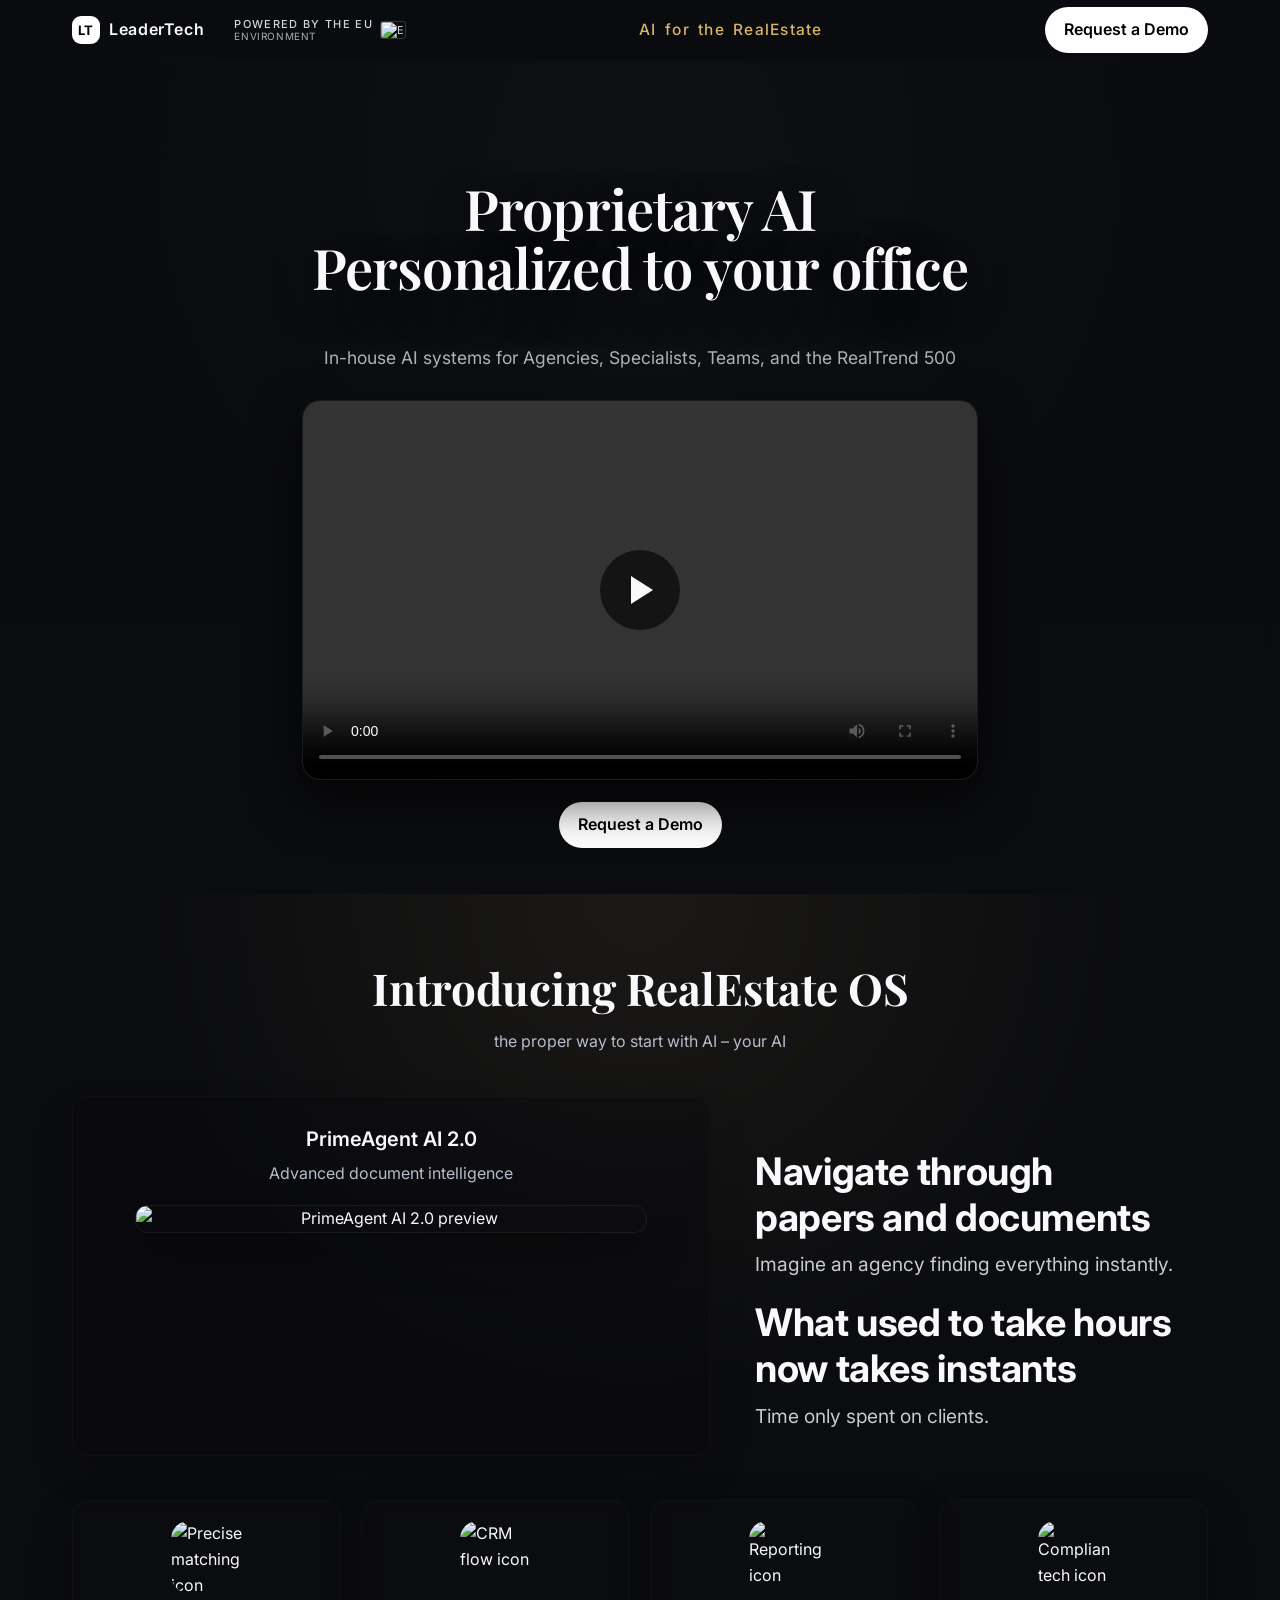
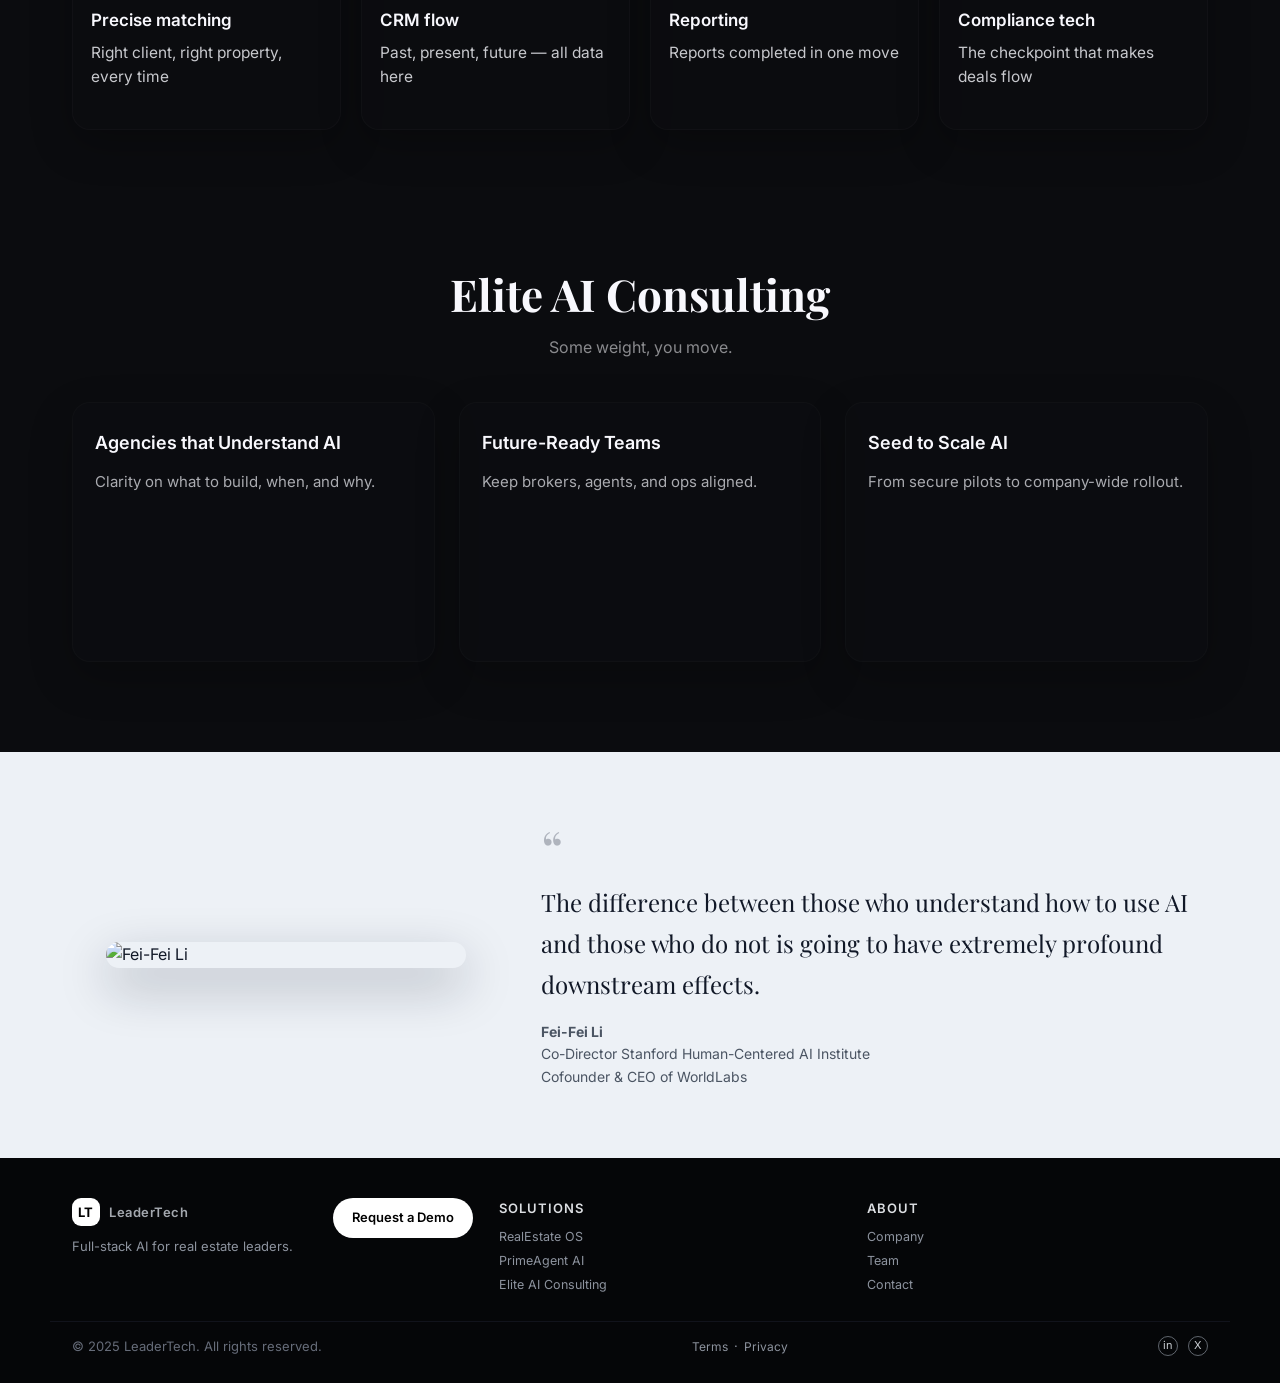
==== index.html @ 9b64d962 "Update index.html" ====
<!doctype html>
<html lang="en">
<head>
  <meta charset="utf-8" />
  <meta name="viewport" content="width=device-width, initial-scale=1" />
  <title>Proprietary AI — Personalized to Your Office</title>
  <link rel="stylesheet" href="styles.css" />
  <link href="https://fonts.googleapis.com/css2?family=Inter:wght@400;500;600&family=Playfair+Display:wght@600;700&display=swap" rel="stylesheet">
</head>
<body>
  <a class="skip-link" href="#main">Skip to content</a>

  <!-- Header -->
  <header class="site-header" role="banner">
    <div class="container header-inner">
      <a href="#" class="logo" aria-label="Home">
        <span class="logo-mark">LT</span>
        <span class="logo-text">LeaderTech</span>
      </a>

      <!-- New: EU powered block -->
      <div class="header-eu" aria-label="Powered by the EU environment">
        <div class="header-eu-text">
          <span class="eu-powered">POWERED BY THE EU</span>
          <span class="eu-env">ENVIRONMENT</span>
        </div>
        <img
          src="https://upload.wikimedia.org/wikipedia/commons/b/b7/Flag_of_Europe.svg"
          alt="European Union flag"
          class="eu-flag"
          loading="lazy"
        >
      </div>

      <p class="header-tagline">AI for the RealEstate</p>
      <a href="#" class="btn btn-cta js-open-demo">Request a Demo</a>
    </div>
  </header>

  <main id="main">
    <!-- Part 1 — Hero -->
    <section class="hero section" aria-label="Hero">
      <div class="container narrow">
        <h1 class="hero-title">
          <span class="line-1">Proprietary AI</span><br />
          <span class="line-2">Personalized to&nbsp;your&nbsp;office</span>
        </h1>
        <p class="hero-small">
          In-house AI systems for Agencies, Specialists, Teams, and the RealTrend 500
        </p>

        <!-- Hero video block -->
        <div class="hero-video-wrapper">
          <div class="hero-video-frame">
            <video
              id="hero-video"
              class="hero-video"
              preload="metadata"
              playsinline
              controls
            >
              <source src="https://www.dropbox.com/scl/fi/79i6rqd4233l0zjddv2pz/hero.mp4.mp4?rlkey=qcymegkdayev8bsh9e6cyex6t&st=ay5ap1xk&raw=1" type="video/mp4">
              Your browser does not support the video tag.
            </video>

            <!-- Big inverted triangle play button (no text) -->
            <button
              type="button"
              class="hero-video-play"
              aria-label="Play video"
            >
              <span class="hero-play-icon"></span>
            </button>
          </div>
        </div>
        <!-- End hero video block -->

        <div class="hero-cta">
          <a href="#" class="btn btn-primary js-open-demo">Request a Demo</a>
        </div>
      </div>
    </section>

    <!-- Part 2 — Introducing RealEstate OS -->
    <section class="section os" aria-label="Introducing RealEstate OS">
      <div class="container">
        <h2 class="section-title serif center">Introducing RealEstate OS</h2>
        <p class="section-subtitle center">the proper way to start with AI – your AI</p>

        <div class="os-split">
          <!-- Left -->
          <div class="os-left">
            <h3 class="os-left-title">PrimeAgent AI 2.0</h3>
            <p class="os-left-subtitle">Advanced document intelligence</p>
            <figure class="os-image">
              <img
                src="https://i.ibb.co/nq3LYWB5/2461-C856-1-AB7-4962-BD0-D-CEE647-C3-E6-BE.jpg"
                alt="PrimeAgent AI 2.0 preview"
                loading="lazy"
              />
            </figure>
          </div>

          <!-- Right -->
          <div class="os-right">
            <div class="os-block os-article">
              <h4>Navigate through papers and documents</h4>
              <p>Imagine an agency finding everything instantly.</p>
            </div>
            <div class="os-block os-article">
              <h4>What used to take hours now takes instants</h4>
              <p>Time only spent on clients.</p>
            </div>
          </div>
        </div>

        <!-- 4 cards row with images -->
        <div class="os-cards">
          <article class="os-card">
            <div class="os-card-img">
              <img src="https://i.ibb.co/mFPdbVZ3/1.jpg" alt="Precise matching icon">
            </div>
            <h5>Precise matching</h5>
            <p>Right client, right property, every time</p>
          </article>

          <article class="os-card">
            <div class="os-card-img">
              <img src="https://i.ibb.co/5WgV57w4/2.jpg" alt="CRM flow icon">
            </div>
            <h5>CRM flow</h5>
            <p>Past, present, future — all data here</p>
          </article>

          <article class="os-card">
            <div class="os-card-img">
              <img src="https://i.ibb.co/F4HJk5Rm/3.jpg" alt="Reporting icon">
            </div>
            <h5>Reporting</h5>
            <p>Reports completed in one move</p>
          </article>

          <article class="os-card">
            <div class="os-card-img">
              <img src="https://i.ibb.co/S7nP9v1K/4.jpg" alt="Compliance tech icon">
            </div>
            <h5>Compliance tech</h5>
            <p>The checkpoint that makes deals flow</p>
          </article>
        </div>
      </div>
    </section>

    <!-- Part 3 — Elite AI Consulting -->
    <section class="section consulting" aria-label="Elite AI Consulting">
      <div class="container">
        <h2 class="section-title serif center">Elite AI Consulting</h2>
        <p class="section-subtitle center light">Some weight, you move.</p>

        <div class="consulting-cards">
          <article class="consult-card">
            <h3>Agencies that Understand AI</h3>
            <p>Clarity on what to build, when, and why.</p>
          </article>
          <article class="consult-card">
            <h3>Future-Ready Teams</h3>
            <p>Keep brokers, agents, and ops aligned.</p>
          </article>
          <article class="consult-card">
            <h3>Seed to Scale AI</h3>
            <p>From secure pilots to company-wide rollout.</p>
          </article>
        </div>
      </div>
    </section>

    <!-- Part 3.7 — Expert Quote -->
    <section class="expert-quote" aria-label="Expert Quote">
      <div class="container expert-inner">
        <div class="expert-photo">
          <img
            src="https://i.ibb.co/C3x2yZtg/IMG-8055.jpg"
            alt="Fei-Fei Li"
            loading="lazy"
          >
        </div>
        <div class="expert-text">
          <div class="expert-quote-mark">“</div>
          <p class="expert-quote-text">
            The difference between those who understand how to use AI and those who do not
            is going to have extremely profound downstream effects.
          </p>
          <p class="expert-attribution">
            <strong>Fei-Fei Li</strong><br>
            Co-Director Stanford Human-Centered AI Institute<br>
            Cofounder &amp; CEO of WorldLabs
          </p>
        </div>
      </div>
    </section>
  </main>

  <!-- Part 3.8 — Footer -->
  <footer class="site-footer" aria-label="Footer">
    <div class="container footer-main">
      <div class="footer-brand">
        <a href="#" class="logo footer-logo" aria-label="Home">
          <span class="logo-mark">LT</span>
          <span class="logo-text">LeaderTech</span>
        </a>
        <p class="footer-slogan">Full-stack AI for real estate leaders.</p>
      </div>

      <div class="footer-columns">
        <div class="footer-cta">
          <a href="#" class="btn footer-btn js-open-demo">Request a Demo</a>
        </div>

        <div class="footer-col">
          <h4>Solutions</h4>
          <a href="#">RealEstate OS</a>
          <a href="#">PrimeAgent AI</a>
          <a href="#">Elite AI Consulting</a>
        </div>

        <div class="footer-col">
          <h4>About</h4>
          <a href="#">Company</a>
          <a href="#">Team</a>
          <a href="#">Contact</a>
        </div>
      </div>
    </div>

    <div class="container footer-bottom">
      <p class="footer-meta">© 2025 LeaderTech. All rights reserved.</p>
      <div class="footer-links">
        <a href="#">Terms</a>
        <span>·</span>
        <a href="#">Privacy</a>
      </div>
      <div class="footer-social">
        <a href="#" aria-label="LinkedIn">in</a>
        <a href="#" aria-label="X">X</a>
      </div>
    </div>
  </footer>

  <!-- New: Demo request modal -->
  <div class="demo-modal" id="demo-modal" aria-hidden="true">
    <div class="demo-modal-overlay"></div>
    <div class="demo-modal-dialog" role="dialog" aria-modal="true" aria-labelledby="demo-modal-title">
      <button type="button" class="demo-modal-close" aria-label="Close">&times;</button>
      <h2 id="demo-modal-title" class="demo-modal-title">Request a Demo</h2>
      <p class="demo-modal-subtitle">Tell us a bit about your office and we’ll get back to you.</p>
      <form id="demo-form" class="demo-form">
        <div class="demo-field">
          <label for="demo-name">Name</label>
          <input type="text" id="demo-name" name="name" required>
        </div>
        <div class="demo-field">
          <label for="demo-email">Business email</label>
          <input type="email" id="demo-email" name="email" required>
        </div>
        <div class="demo-field">
          <label for="demo-company">Company name</label>
          <input type="text" id="demo-company" name="company" required>
        </div>
        <button type="submit" class="btn demo-submit">Send</button>
        <p class="demo-helper-text">We’ll only use this to contact you about your demo.</p>
      </form>
    </div>
  </div>

  <script src="main.js"></script>
</body>
</html>
---- styles.css ----
/* Basee */
:root{
  --bg:#0b0c0f; --bg-elev-1:#12141a; --bg-elev-2:#181b23;
  --text:#f8f8fd; --muted:#b7bccd; --gold:#d6b465;
  --border:rgba(255,255,255,.06); --container:1180px; --radius:16px;
  --shadow:0 22px 60px rgba(0,0,0,.35);
  --serif:"Playfair Display",ui-serif,Georgia,"Times New Roman",serif;
  --sans:"Inter",system-ui,-apple-system,BlinkMacSystemFont,"Segoe UI",sans-serif;
}
*{box-sizing:border-box}
body{margin:0;background:var(--bg);color:var(--text);font:400 16px/1.6 var(--sans);-webkit-font-smoothing:antialiased}
img{max-width:100%;height:auto;display:block}
a{color:inherit;text-decoration:none}
.skip-link{position:absolute;left:-9999px;top:auto;background:#fff;color:#000;padding:8px 12px;z-index:10000}
.skip-link:focus{left:10px;top:10px}

/* Header */
.site-header{position:static;background:rgba(11,12,15,.9);border-bottom:1px solid rgba(255,255,255,.015);backdrop-filter:blur(8px);z-index:10}
.container{width:100%;max-width:var(--container);margin:0 auto;padding:0 22px}
.header-inner{display:flex;align-items:center;gap:16px;min-height:60px}
.logo{display:flex;align-items:center;gap:9px;font-weight:600}
.logo-mark{width:28px;height:28px;display:inline-grid;place-items:center;border-radius:9px;background:#fff;color:#000;font-weight:700;font-size:13px;letter-spacing:.04em}
.logo-text{letter-spacing:.04em}
.header-tagline{
  margin:0 0 0 12px;color:var(--gold);font-weight:500;
  font-size:15.5px;letter-spacing:.08em;word-spacing:.2em;
  white-space:nowrap;flex:1 1 auto;text-align:center;line-height:1.1;
}

/* EU powered block next to logo */
.header-eu{
  display:flex;
  align-items:center;
  gap:8px;
  margin-left:14px;
  font-size:11px;
  text-transform:uppercase;
  letter-spacing:.12em;
  color:rgba(229,231,235,.92);
  white-space:nowrap;
}
.header-eu-text{
  display:flex;
  flex-direction:column;
  line-height:1.15;
}
.header-eu-text .eu-powered{
  font-weight:500;
}
.header-eu-text .eu-env{
  font-size:10px;
  text-transform:none;
  letter-spacing:.06em;
  opacity:.8;
}
.eu-flag{
  width:24px;
  height:16px;
  border-radius:2px;
  box-shadow:0 0 0 1px rgba(255,255,255,.16);
  object-fit:cover;
}

.btn{
  display:inline-flex;align-items:center;justify-content:center;
  background:#fff;color:#000;padding:9px 18px 10px;
  border-radius:999px;font-weight:600;border:1px solid transparent;
  transition:transform .12s ease,box-shadow .12s ease,background .12s ease,color .12s ease;
}
.btn:hover{
  transform:translateY(-1px);
  box-shadow:0 10px 30px rgba(0,0,0,.35);
}
.btn-cta{margin-left:auto}
.btn-primary{} /* inherits .btn */
.primary-nav{display:none}

/* Sections */
.section{padding:70px 0}
.section-title{margin:0 0 10px;font-size:clamp(30px,4.5vw,44px);line-height:1.1}
.serif{font-family:var(--serif)}
.center{text-align:center}
.section-subtitle{color:var(--muted);margin-bottom:42px}

/* Hero */
.hero{
  padding-top:72px;padding-bottom:46px;
  background:
    radial-gradient(circle at 50% 10%,rgba(255,255,255,.02),transparent 55%),
    linear-gradient(180deg,#0a0b0d 8%,#0b0c0f 100%);
}
.narrow{max-width:720px;margin:0 auto}
.hero-title{
  font-family:var(--serif);
  font-weight:600;
  font-size:clamp(38px,5.6vw,56px);
  text-align:center;
  letter-spacing:-.015em;
  line-height:1.05;
  text-shadow:0 14px 40px rgba(0,0,0,.5);
}
.hero-title .line-2{white-space:nowrap}
.hero-small{
  margin-top:18px;
  text-align:center;
  font-size:17.5px;
  color:rgba(247,247,255,.7);
  max-width:640px;
  margin-left:auto;
  margin-right:auto;
}
.hero-cta{margin-top:22px;text-align:center}

/* Hero video block (Harvey-style with big triangle) */
.hero-video-wrapper{
  margin-top:28px;
}
.hero-video-frame{
  position:relative;
  width:100%;
  border-radius:18px;
  overflow:hidden;
  background:radial-gradient(circle at top,rgba(255,255,255,.03),transparent 60%),#050609;
  box-shadow:0 20px 50px rgba(0,0,0,.7);
  border:1px solid rgba(255,255,255,.08);
  aspect-ratio:16/9;
}
.hero-video{
  width:100%;
  height:100%;
  object-fit:cover;
  display:block;
}
.hero-video-play{
  position:absolute;
  inset:0;
  margin:auto;
  width:80px;
  height:80px;
  border-radius:999px;
  border:none;
  background:rgba(0,0,0,.6);
  display:flex;
  align-items:center;
  justify-content:center;
  cursor:pointer;
  transition:background .16s ease,transform .16s ease,box-shadow .16s ease;
}
.hero-video-play:hover{
  background:rgba(0,0,0,.8);
  transform:scale(1.05);
  box-shadow:0 0 0 1px rgba(255,255,255,.28);
}
.hero-play-icon{
  width:0;
  height:0;
  border-top:14px solid transparent;
  border-bottom:14px solid transparent;
  border-left:22px solid #f9fafb;
  margin-left:3px; /* small visual centering */
}

/* Part 2 — Introducing RealEstate OS */
.os{
  background:radial-gradient(circle at top,rgba(214,180,101,.08),transparent 45%),var(--bg);
}
.os-split{
  display:grid;
  grid-template-columns:1.15fr .85fr;
  gap:26px;
  align-items:stretch;
  margin-bottom:44px;
}

/* Left */
.os-left{
  background:rgba(10,11,15,.45);
  border:1px solid rgba(255,255,255,.02);
  border-radius:16px;
  padding:26px 22px 22px;
  box-shadow:0 20px 40px rgba(0,0,0,.16);
  text-align:center;
}
.os-left-title{
  font-size:20px;
  font-weight:600;
  margin:0 0 6px;
}
.os-left-subtitle{
  color:var(--muted);
  margin:0 0 18px;
}
.os-image img{
  width:100%;
  border-radius:12px;
  border:1px solid rgba(255,255,255,.06);
  box-shadow:0 16px 44px rgba(0,0,0,.35);
}

/* Right (positioned) */
.os-right{
  position:relative;
  min-height:360px;
}
.os-block.os-article{
  position:absolute;
  left:0;
  right:0;
  background:transparent;
  border:none;
  padding:0;
  max-width:92%;
  margin:0 auto;
}
.os-right .os-block.os-article:first-child{
  top:33%;
  transform:translateY(-50%);
}
.os-right .os-block.os-article:last-child{
  top:75%;
  transform:translateY(-50%);
}
.os-block.os-article h4{
  margin:0 0 8px;
  font-size:clamp(24px,3vw,38px);
  line-height:1.2;
  font-weight:700;
  letter-spacing:-0.01em;
  text-wrap:balance;
}
.os-block.os-article p{
  margin:0;
  font-size:clamp(16px,1.5vw,20px);
  line-height:1.7;
  color:rgba(238,239,246,.84);
}

/* 4 cards row — bigger + with icons */
.os-cards{
  display:grid;
  grid-template-columns:repeat(4,minmax(0,1fr));
  gap:20px;
}
.os-card{
  background:rgba(12,13,17,.5);
  border:1px solid rgba(255,255,255,.025);
  border-radius:18px;
  padding:20px 18px 22px;
  min-height:230px;
  box-shadow:0 14px 40px rgba(0,0,0,.25);
  display:flex;
  flex-direction:column;
  align-items:flex-start;
  justify-content:flex-start;
  transition:transform .14s ease,border .14s ease,box-shadow .14s ease;
}
.os-card:hover{
  transform:translateY(-4px);
  border-color:rgba(214,180,101,.32);
  box-shadow:0 18px 48px rgba(0,0,0,.35);
}
.os-card-img{
  width:72px;
  height:72px;
  margin:0 auto 14px;
}
.os-card-img img{
  width:100%;
  height:100%;
  object-fit:cover;
  border-radius:18px;
}
/* Slightly larger chapter text */
.os-card h5{
  margin:0 0 6px;
  font-size:17px;
  font-weight:600;
}
.os-card p{
  margin:0;
  font-size:15.5px;
  color:rgba(240,241,247,.82);
}

/* Part 3 — Elite AI Consulting */
.consulting{
  background:var(--bg);
  padding-bottom:90px;
}
.section-subtitle.light{
  color:rgba(242,243,246,.55);
}
.consulting-cards{
  margin-top:34px;
  display:grid;
  grid-template-columns:repeat(3,minmax(0,1fr));
  gap:24px;
}
.consult-card{
  background:rgba(13,14,18,.6);
  border:1px solid rgba(255,255,255,.02);
  border-radius:18px;
  padding:26px 22px 30px;
  min-height:260px;
  box-shadow:0 16px 44px rgba(0,0,0,.22);
  display:flex;
  flex-direction:column;
  justify-content:flex-start;
}
.consult-card h3{
  margin:0 0 10px;
  font-size:18px;
  font-weight:600;
}
.consult-card p{
  margin:0;
  font-size:15px;
  line-height:1.8;
  color:rgba(232,233,238,.72);
}

/* Part 3.7 — Expert Quote */
.expert-quote{
  background:#edf1f6; /* light neutral contrast */
  color:#111827;
  padding:70px 0;
}
.expert-inner{
  display:grid;
  grid-template-columns:minmax(0,0.9fr) minmax(0,1.4fr);
  gap:40px;
  align-items:center;
}
.expert-photo img{
  width:100%;
  max-width:360px;
  border-radius:18px;
  box-shadow:0 18px 50px rgba(15,23,42,.28);
  margin:0 auto;
  object-fit:cover;
}
.expert-text{
  position:relative;
}
.expert-quote-mark{
  font-family:var(--serif);
  font-size:54px;
  line-height:1;
  color:rgba(15,23,42,.28);
  margin-bottom:6px;
}
.expert-quote-text{
  font-family:var(--serif);
  font-size:24px;
  line-height:1.7;
  margin:0 0 16px;
}
.expert-attribution{
  margin:0;
  font-size:14px;
  line-height:1.6;
  color:#4b5563;
}

/* Footer 3.8 */
.site-footer{
  background:#050608;
  color:rgba(226,232,240,.72);
  padding:40px 0 26px;
  font-size:13px;
}
.footer-main{
  display:flex;
  justify-content:space-between;
  align-items:flex-start;
  gap:40px;
  padding-bottom:22px;
  border-bottom:1px solid rgba(148,163,253,.08);
}
.footer-brand{
  max-width:260px;
}
.footer-logo .logo-mark{
  background:#fff;
  color:#000;
}
.footer-slogan{
  margin:10px 0 0;
  color:rgba(156,163,175,.9);
  font-size:13px;
}
.footer-columns{
  flex:1;
  display:grid;
  grid-template-columns:auto repeat(2,minmax(0,1fr));
  gap:26px;
  align-items:flex-start;
}
.footer-btn{
  padding:8px 18px 9px;
  font-size:13px;
}
.footer-col h4{
  margin:0 0 8px;
  font-size:13px;
  font-weight:600;
  text-transform:uppercase;
  letter-spacing:.08em;
  color:rgba(229,231,235,.96);
}
.footer-col a{
  display:block;
  margin-bottom:4px;
  color:rgba(156,163,175,.9);
  font-size:12.5px;
}
.footer-col a:hover,
.footer-links a:hover{
  color:#ffffff;
  text-decoration:underline;
}

.footer-bottom{
  display:flex;
  align-items:center;
  justify-content:space-between;
  gap:16px;
  padding-top:14px;
}
.footer-meta{
  margin:0;
  color:rgba(107,114,128,.95);
}
.footer-links{
  display:flex;
  align-items:center;
  gap:6px;
  color:rgba(156,163,175,.9);
}
.footer-links a{
  font-size:12px;
  color:inherit;
}
.footer-social{
  display:flex;
  gap:10px;
}
.footer-social a{
  width:20px;
  height:20px;
  border-radius:999px;
  border:1px solid rgba(156,163,175,.6);
  display:inline-flex;
  align-items:center;
  justify-content:center;
  font-size:11px;
  color:rgba(209,213,219,.96);
}
.footer-social a:hover{
  background:#ffffff;
  color:#000;
}

/* Demo modal (dark + brown/neutral palette) */
.demo-modal{
  position:fixed;
  inset:0;
  z-index:50;
  display:flex;
  align-items:center;
  justify-content:center;
  opacity:0;
  pointer-events:none;
  transition:opacity .18s ease;
}
.demo-modal.is-open{
  opacity:1;
  pointer-events:auto;
}
.demo-modal-overlay{
  position:absolute;
  inset:0;
  background:rgba(0,0,0,.65);
  backdrop-filter:blur(6px);
}
.demo-modal-dialog{
  position:relative;
  z-index:1;
  width:100%;
  max-width:420px;
  background:linear-gradient(145deg,#050507,#151519);
  border-radius:20px;
  padding:24px 22px 22px;
  border:1px solid rgba(255,255,255,.06);
  box-shadow:0 24px 60px rgba(0,0,0,.6);
  color:#f5f5f7;
}
.demo-modal-title{
  margin:0 0 6px;
  font-size:20px;
  font-weight:600;
}
.demo-modal-subtitle{
  margin:0 0 16px;
  font-size:14px;
  color:rgba(231,231,239,.75);
}
.demo-modal-close{
  position:absolute;
  top:12px;
  right:12px;
  width:28px;
  height:28px;
  border-radius:999px;
  border:1px solid rgba(255,255,255,.14);
  background:rgba(8,8,10,.9);
  color:#f9fafb;
  font-size:16px;
  line-height:1;
  display:inline-flex;
  align-items:center;
  justify-content:center;
  cursor:pointer;
}
.demo-modal-close:hover{
  background:rgba(255,255,255,.08);
}
.demo-form{
  margin-top:6px;
  display:flex;
  flex-direction:column;
  gap:12px;
}
.demo-field label{
  display:block;
  margin-bottom:4px;
  font-size:12px;
  font-weight:500;
  letter-spacing:.04em;
  text-transform:uppercase;
  color:rgba(229,231,235,.9);
}
.demo-field input{
  width:100%;
  padding:9px 11px 10px;
  border-radius:999px;
  border:1px solid rgba(148,163,184,.5);
  background:rgba(15,16,20,.96);
  color:#f9fafb;
  font-size:14px;
  outline:none;
  transition:border-color .14s ease,box-shadow .14s ease,background .14s ease;
}
.demo-field input::placeholder{
  color:rgba(148,163,184,.9);
}
.demo-field input:focus{
  border-color:#b48a4a;
  box-shadow:0 0 0 1px rgba(180,138,74,.7);
}
.demo-submit{
  width:100%;
  margin-top:6px;
  background:#b48a4a;
  color:#0b0c0f;
  padding:10px 18px 11px;
  font-size:14px;
}
.demo-submit:hover{
  background:#d1a762;
  color:#050506;
}
.demo-helper-text{
  margin:8px 2px 0;
  font-size:11px;
  color:rgba(209,213,219,.8);
}

/* Responsive */
@media (max-width:960px){
  .os-split{grid-template-columns:1fr}
  .os-right{
    position:static;
    min-height:auto;
  }
  .os-block.os-article{
    position:static;
    max-width:none;
    transform:none;
    margin-bottom:18px;
  }
  .os-cards{grid-template-columns:repeat(2,minmax(0,1fr))}
  .consulting-cards{grid-template-columns:1fr}
  .expert-inner{
    grid-template-columns:1fr;
    text-align:center;
  }
  .expert-text{max-width:640px;margin:0 auto;}
  .expert-quote-text{text-align:center;}
  .expert-attribution{text-align:center;}
}

@media (max-width:620px){
  .header-inner{flex-wrap:wrap;justify-content:space-between}
  .header-tagline{
    order:2;width:100%;text-align:center;margin:4px 0 0;white-space:normal
  }
  .btn-cta{order:3}
  .header-eu{
    margin-left:0;
  }
  .hero-title{font-size:36px}
  .os-cards{grid-template-columns:1fr}
  .footer-main{
    flex-direction:column;
    align-items:flex-start;
  }
  .footer-columns{
    width:100%;
    grid-template-columns:1fr 1fr;
    row-gap:18px;
  }
  .footer-cta{
    grid-column:1 / -1;
  }
  .footer-bottom{
    flex-direction:column;
    align-items:flex-start;
  }
}

/* Extra fine-tuning for small tablets & mobile */
@media (max-width:768px){
  .section{
    padding:56px 0;
  }
  .hero{
    padding-top:64px;
    padding-bottom:38px;
  }
  .hero-small{
    font-size:16px;
  }
  .consulting{
    padding-bottom:70px;
  }
  .expert-quote{
    padding:60px 0;
  }
}

/* Extra fine-tuning for small phones */
@media (max-width:480px){
  body{
    font-size:15px;
  }
  .container{
    padding:0 16px;
  }
  .header-inner{
    gap:10px;
  }
  .header-tagline{
    font-size:13px;
    letter-spacing:.06em;
    word-spacing:.16em;
  }
  .section{
    padding:50px 0;
  }
  .section-title{
    font-size:26px;
  }
  .hero{
    padding-top:56px;
    padding-bottom:32px;
  }
  .hero-title{
    font-size:30px;
    line-height:1.08;
  }
  .hero-title .line-2{
    white-space:normal;
  }
  .hero-small{
    font-size:15px;
  }
  .hero-video-wrapper{
    margin-top:22px;
  }
  .hero-video-frame{
    border-radius:16px;
  }
  .hero-video-play{
    width:64px;
    height:64px;
  }
  .hero-play-icon{
    border-top:12px solid transparent;
    border-bottom:12px solid transparent;
    border-left:20px solid #f9fafb;
  }
  .os-left{
    padding:20px 16px 18px;
  }
  .os-left-title{
    font-size:18px;
  }
  .os-left-subtitle{
    font-size:14px;
  }
  .os-card{
    padding:18px 16px 20px;
    min-height:auto;
  }
  .os-card h5{
    font-size:16px;
  }
  .os-card p{
    font-size:14.5px;
  }
  .consult-card{
    padding:22px 18px 24px;
  }
  .consult-card h3{
    font-size:17px;
  }
  .consult-card p{
    font-size:14.5px;
  }
  .expert-quote{
    padding:54px 0;
  }
  .expert-quote-text{
    font-size:20px;
  }
  .site-footer{
    padding:32px 0 22px;
    font-size:12.5px;
  }
  .footer-main{
    gap:24px;
  }
  .footer-columns{
    grid-template-columns:1fr;
  }
  .footer-links{
    flex-wrap:wrap;
    row-gap:4px;
  }
  .footer-bottom{
    gap:10px;
  }
  .demo-modal-dialog{
    margin:0 16px;
    padding:22px 18px 20px;
  }
}
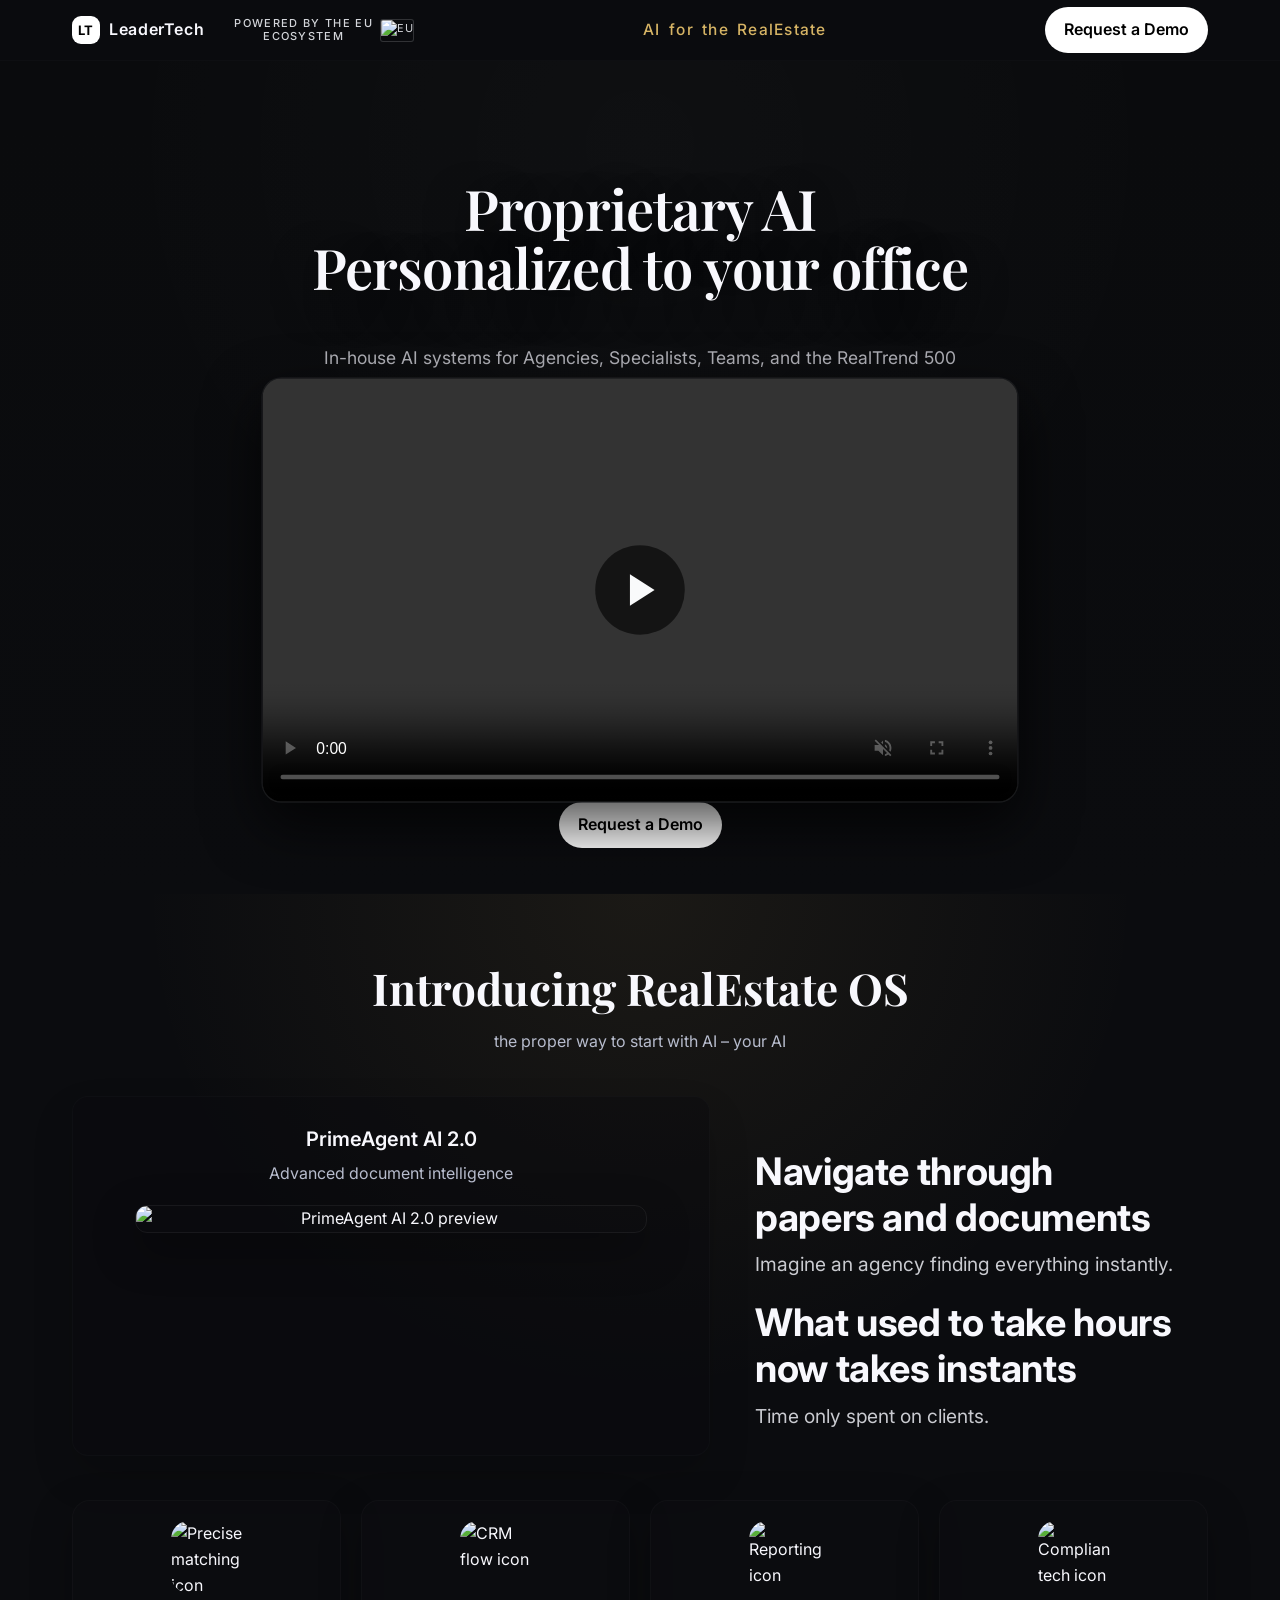
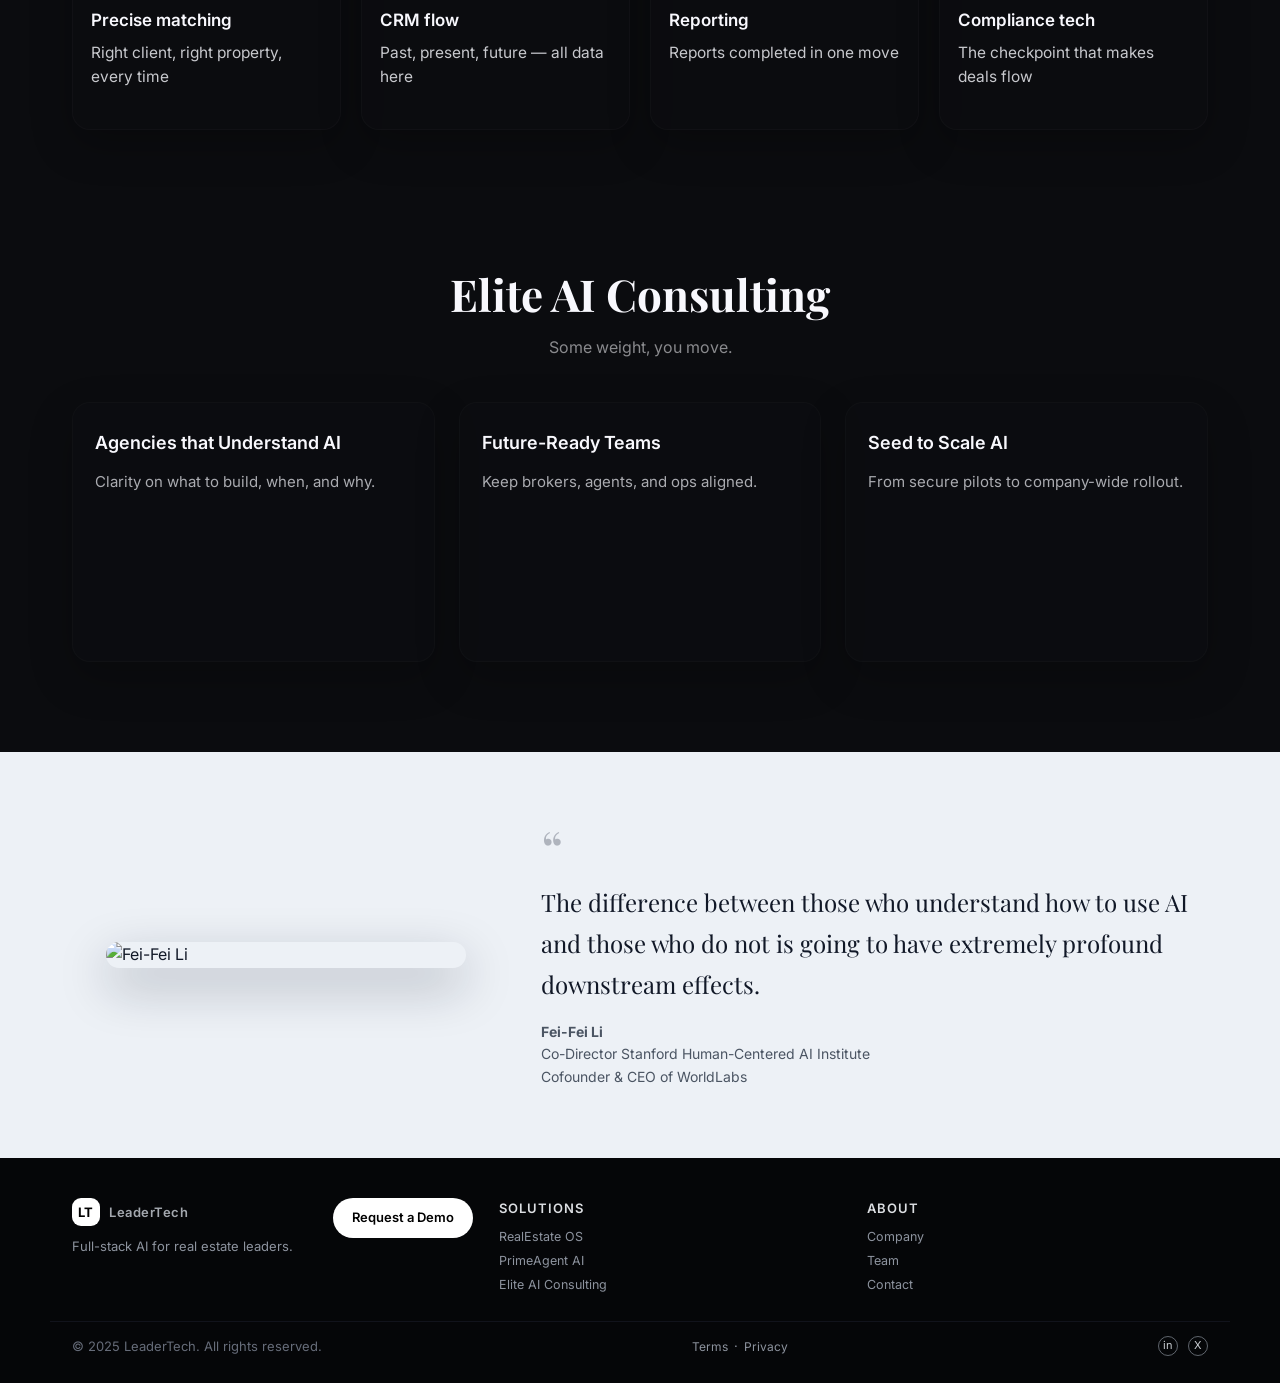
==== commit a1224cb4: "Update index.html" ====
--- a/index.html
+++ b/index.html
@@ -22,7 +22,7 @@
       <div class="header-eu" aria-label="Powered by the EU environment">
         <div class="header-eu-text">
           <span class="eu-powered">POWERED BY THE EU</span>
-          <span class="eu-env">ENVIRONMENT</span>
+          <span class="eu-env">ECOSYSTEM</span>
         </div>
         <img
           src="https://upload.wikimedia.org/wikipedia/commons/b/b7/Flag_of_Europe.svg"
@@ -274,4 +274,4 @@
 
   <script src="main.js"></script>
 </body>
-</html>+</html>
--- a/styles.css
+++ b/styles.css
@@ -43,19 +43,22 @@
   display:flex;
   flex-direction:column;
   line-height:1.15;
+  align-items:center;
+  text-align:center;
 }
 .header-eu-text .eu-powered{
   font-weight:500;
 }
 .header-eu-text .eu-env{
-  font-size:10px;
-  text-transform:none;
-  letter-spacing:.06em;
-  opacity:.8;
+  font-size:11px;
+  font-weight:500;
+  text-transform:uppercase;
+  letter-spacing:.12em;
+  opacity:1;
 }
 .eu-flag{
-  width:24px;
-  height:16px;
+  width:32px;
+  height:21px;
   border-radius:2px;
   box-shadow:0 0 0 1px rgba(255,255,255,.16);
   object-fit:cover;
@@ -124,6 +127,8 @@
   box-shadow:0 20px 50px rgba(0,0,0,.7);
   border:1px solid rgba(255,255,255,.08);
   aspect-ratio:16/9;
+  transform:scale(1.12);
+  transform-origin:center;
 }
 .hero-video{
   width:100%;
@@ -133,8 +138,9 @@
 }
 .hero-video-play{
   position:absolute;
-  inset:0;
-  margin:auto;
+  top:50%;
+  left:50%;
+  transform:translate(-50%,-50%);
   width:80px;
   height:80px;
   border-radius:999px;
@@ -148,7 +154,7 @@
 }
 .hero-video-play:hover{
   background:rgba(0,0,0,.8);
-  transform:scale(1.05);
+  transform:translate(-50%,-50%) scale(1.05);
   box-shadow:0 0 0 1px rgba(255,255,255,.28);
 }
 .hero-play-icon{
@@ -600,6 +606,29 @@
   .expert-attribution{text-align:center;}
 }
 
+/* Extra fine-tuning for small tablets & mobile */
+@media (max-width:768px){
+  .section{
+    padding:56px 0;
+  }
+  .hero{
+    padding-top:64px;
+    padding-bottom:38px;
+  }
+  .hero-small{
+    font-size:16px;
+  }
+  .hero-video-frame{
+    transform:none;
+  }
+  .consulting{
+    padding-bottom:70px;
+  }
+  .expert-quote{
+    padding:60px 0;
+  }
+}
+
 @media (max-width:620px){
   .header-inner{flex-wrap:wrap;justify-content:space-between}
   .header-tagline{
@@ -629,26 +658,6 @@
   }
 }
 
-/* Extra fine-tuning for small tablets & mobile */
-@media (max-width:768px){
-  .section{
-    padding:56px 0;
-  }
-  .hero{
-    padding-top:64px;
-    padding-bottom:38px;
-  }
-  .hero-small{
-    font-size:16px;
-  }
-  .consulting{
-    padding-bottom:70px;
-  }
-  .expert-quote{
-    padding:60px 0;
-  }
-}
-
 /* Extra fine-tuning for small phones */
 @media (max-width:480px){
   body{
@@ -690,6 +699,7 @@
   }
   .hero-video-frame{
     border-radius:16px;
+    transform:none;
   }
   .hero-video-play{
     width:64px;
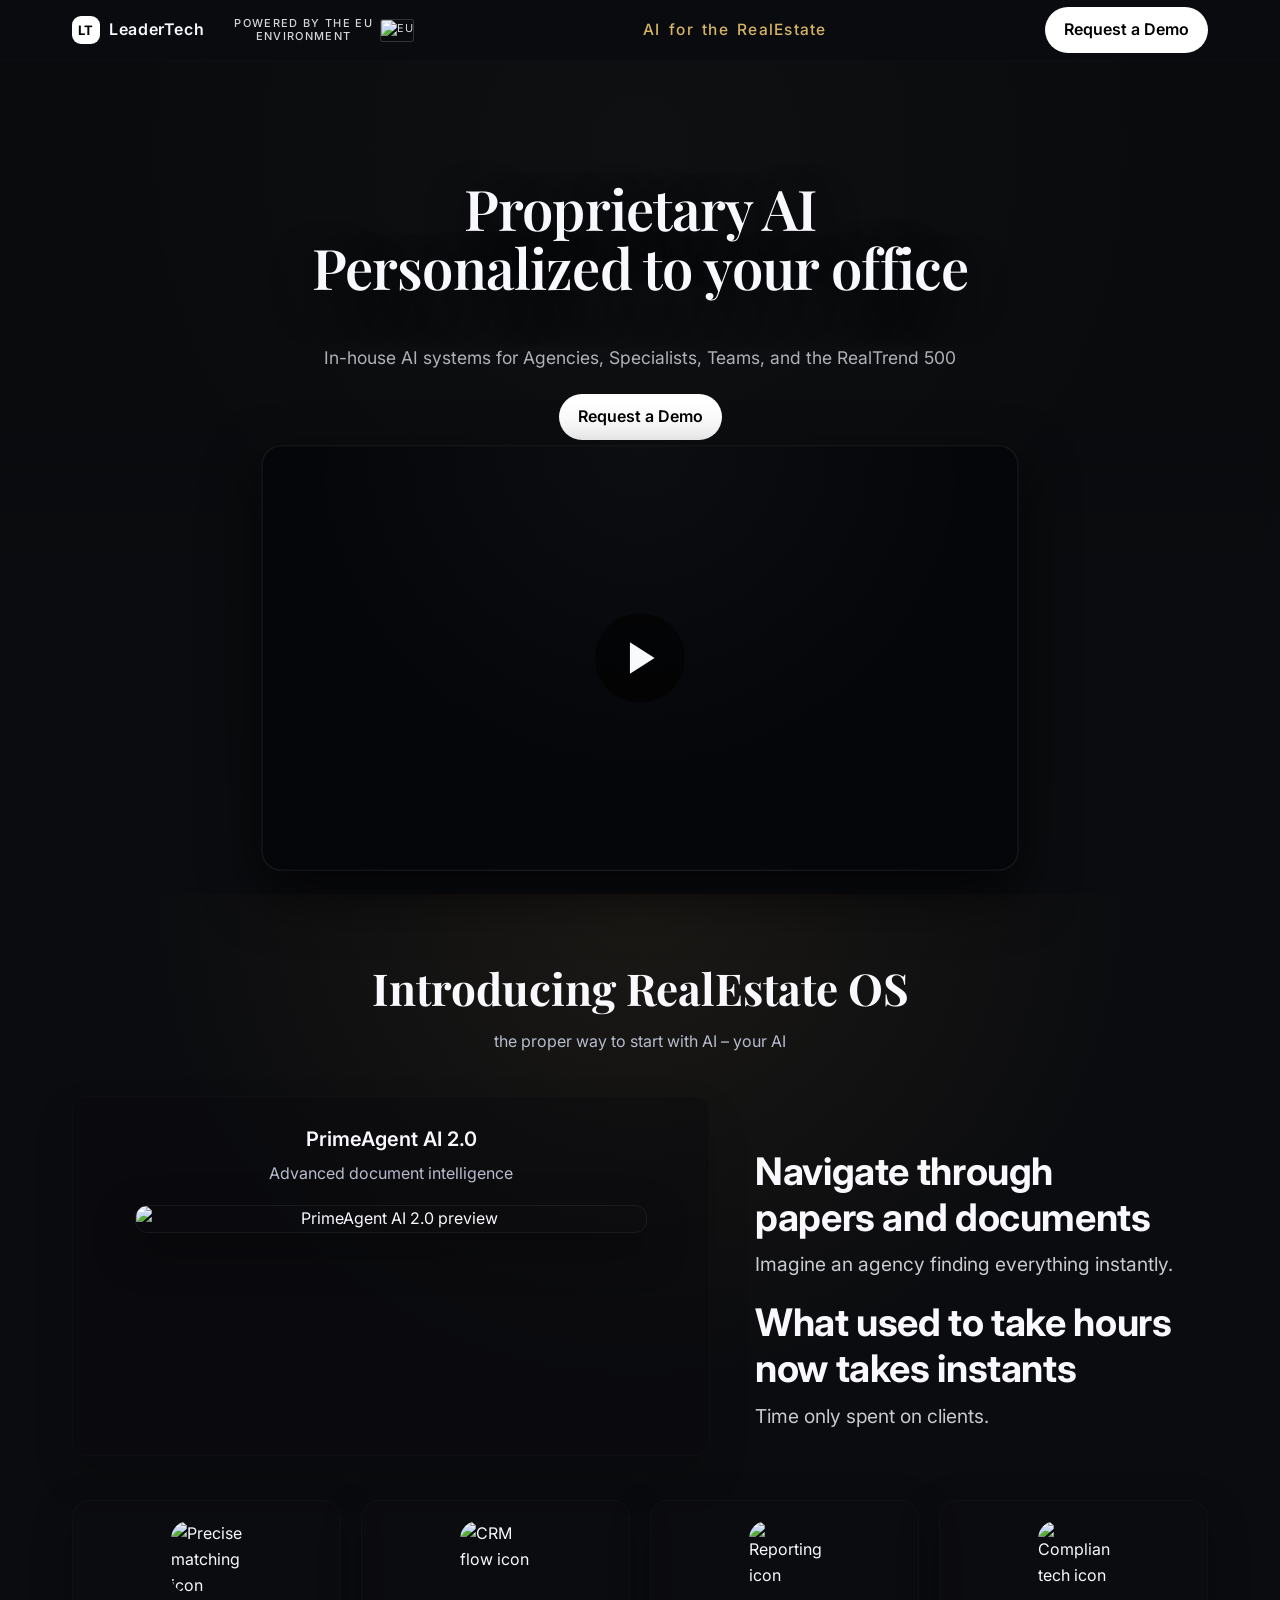
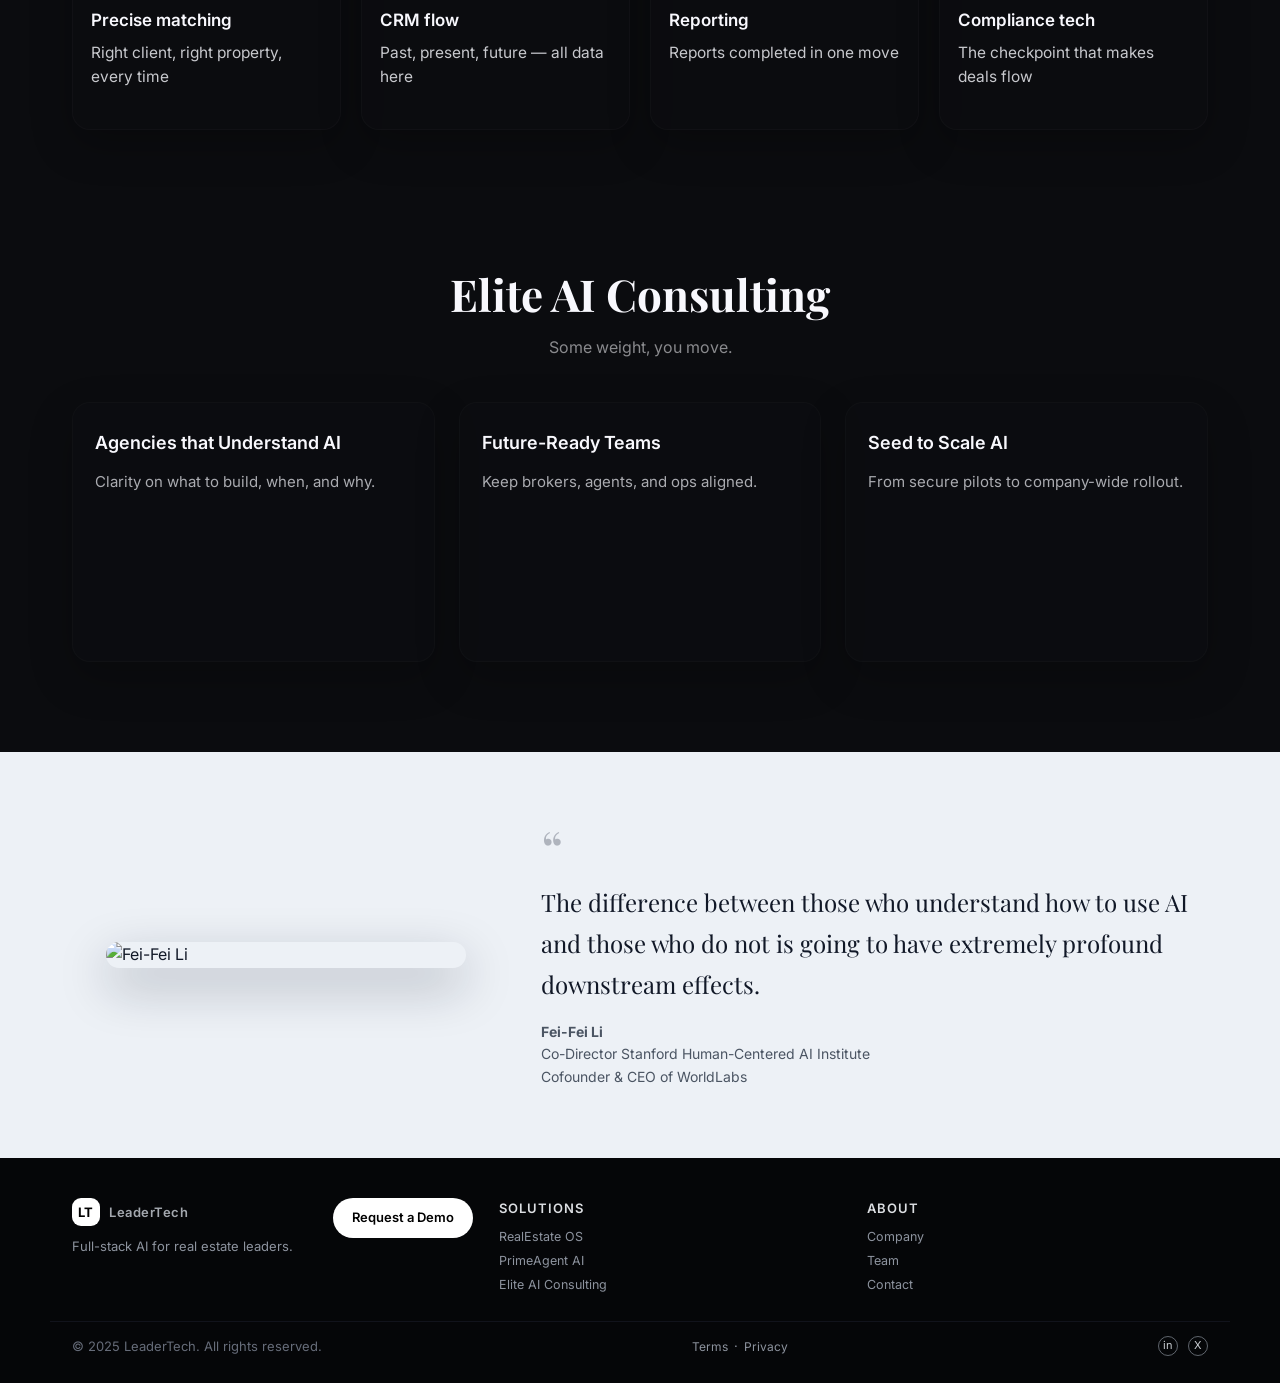
==== commit 558857c7: "Update index.html" ====
--- a/index.html
+++ b/index.html
@@ -21,8 +21,8 @@
       <!-- New: EU powered block -->
       <div class="header-eu" aria-label="Powered by the EU environment">
         <div class="header-eu-text">
-          <span class="eu-powered">POWERED BY THE EU</span>
-          <span class="eu-env">ECOSYSTEM</span>
+          <span class="eu-powered">powered by the EU</span>
+          <span class="eu-env">environment</span>
         </div>
         <img
           src="https://upload.wikimedia.org/wikipedia/commons/b/b7/Flag_of_Europe.svg"
@@ -48,6 +48,9 @@
         <p class="hero-small">
           In-house AI systems for Agencies, Specialists, Teams, and the RealTrend 500
         </p>
+        <div class="hero-cta">
+          <a href="#" class="btn btn-primary js-open-demo">Request a Demo</a>
+        </div>
 
         <!-- Hero video block -->
         <div class="hero-video-wrapper">
@@ -57,13 +60,12 @@
               class="hero-video"
               preload="metadata"
               playsinline
-              controls
             >
               <source src="https://www.dropbox.com/scl/fi/79i6rqd4233l0zjddv2pz/hero.mp4.mp4?rlkey=qcymegkdayev8bsh9e6cyex6t&st=ay5ap1xk&raw=1" type="video/mp4">
               Your browser does not support the video tag.
             </video>
 
-            <!-- Big inverted triangle play button (no text) -->
+            <!-- Big inverted triangle play button (overlay) -->
             <button
               type="button"
               class="hero-video-play"
@@ -71,13 +73,39 @@
             >
               <span class="hero-play-icon"></span>
             </button>
+
+            <!-- Minimal custom controls: play, scrub, fullscreen -->
+            <div class="hero-video-controls">
+              <button
+                type="button"
+                class="hero-control-btn hero-control-play"
+                aria-label="Play/Pause"
+              >
+                <span class="hero-control-icon hero-control-icon-play"></span>
+              </button>
+
+              <input
+                type="range"
+                class="hero-control-progress"
+                min="0"
+                max="100"
+                value="0"
+                step="0.1"
+                aria-label="Video progress"
+              />
+
+              <button
+                type="button"
+                class="hero-control-btn hero-control-fullscreen"
+                aria-label="Fullscreen"
+              >
+                <span class="hero-control-icon hero-control-icon-fullscreen"></span>
+              </button>
+            </div>
           </div>
         </div>
         <!-- End hero video block -->
 
-        <div class="hero-cta">
-          <a href="#" class="btn btn-primary js-open-demo">Request a Demo</a>
-        </div>
       </div>
     </section>
 
@@ -274,4 +302,4 @@
 
   <script src="main.js"></script>
 </body>
-</html>
+</html>
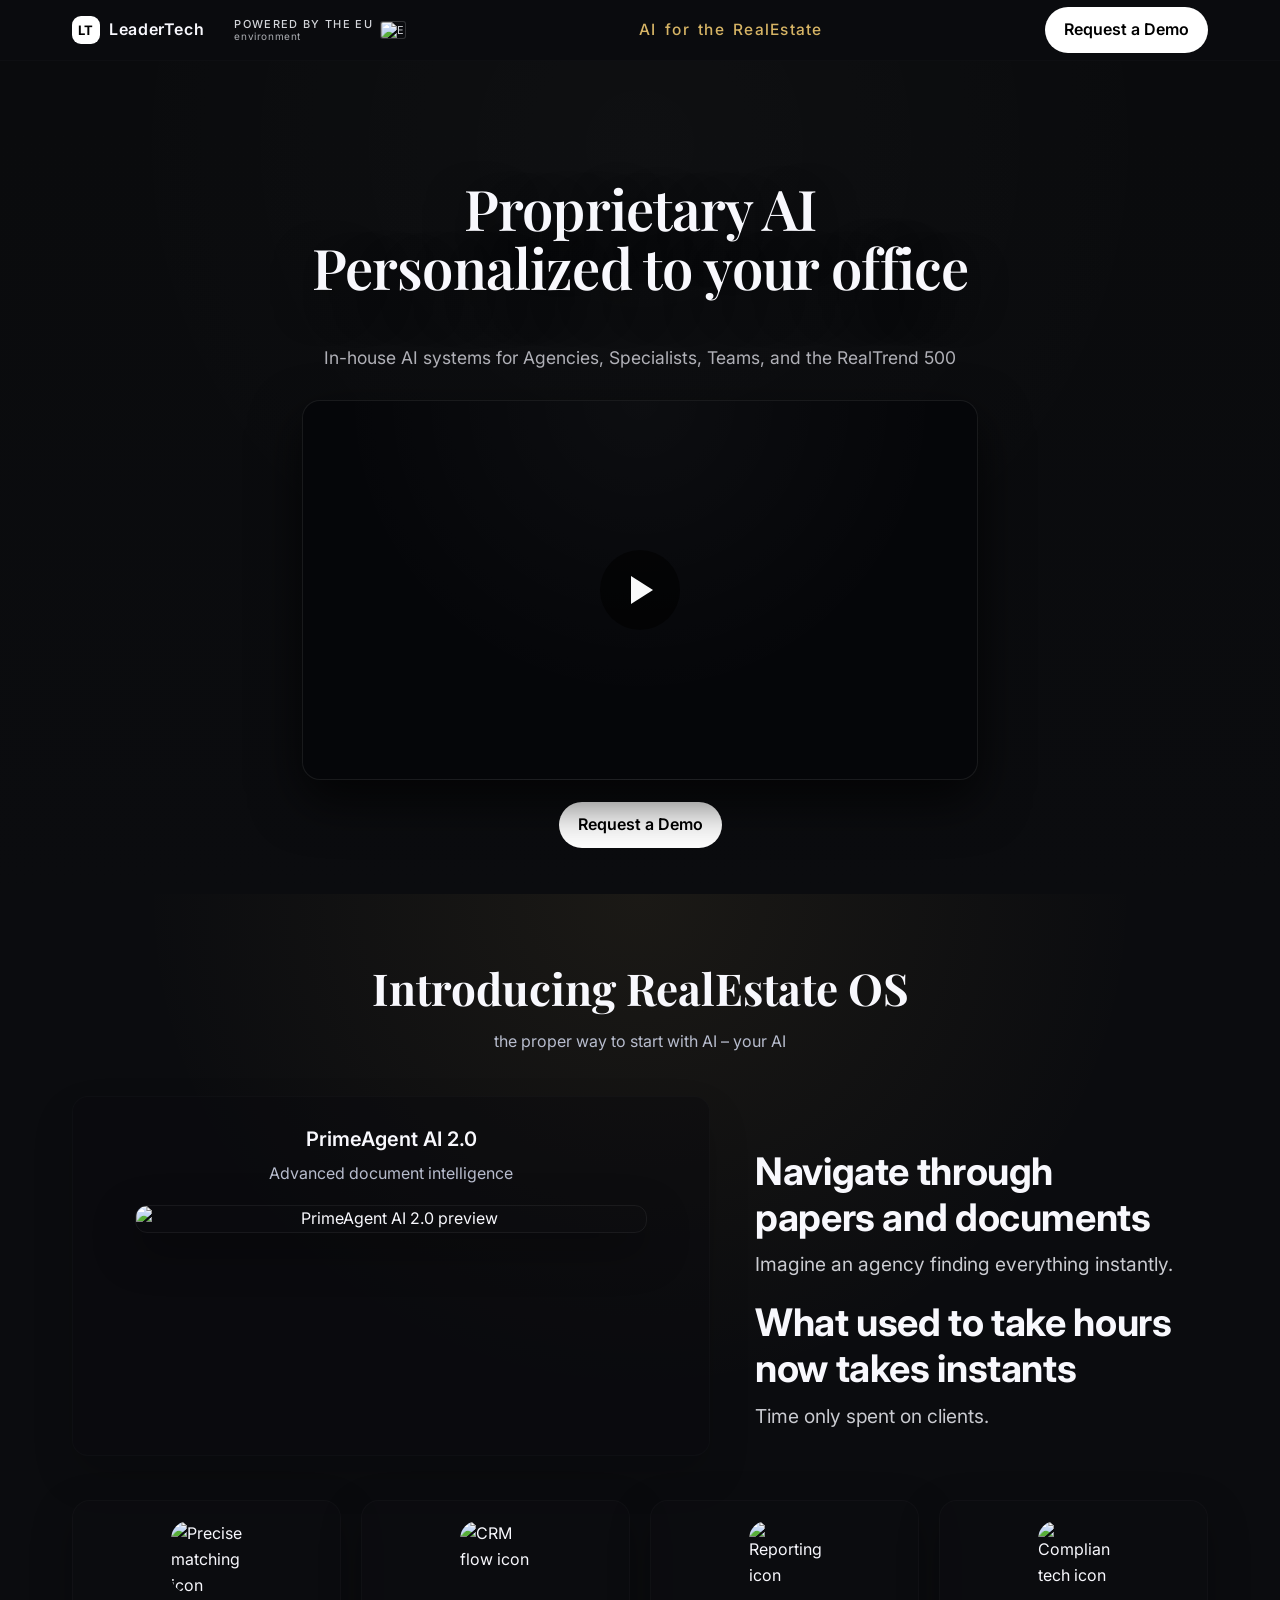
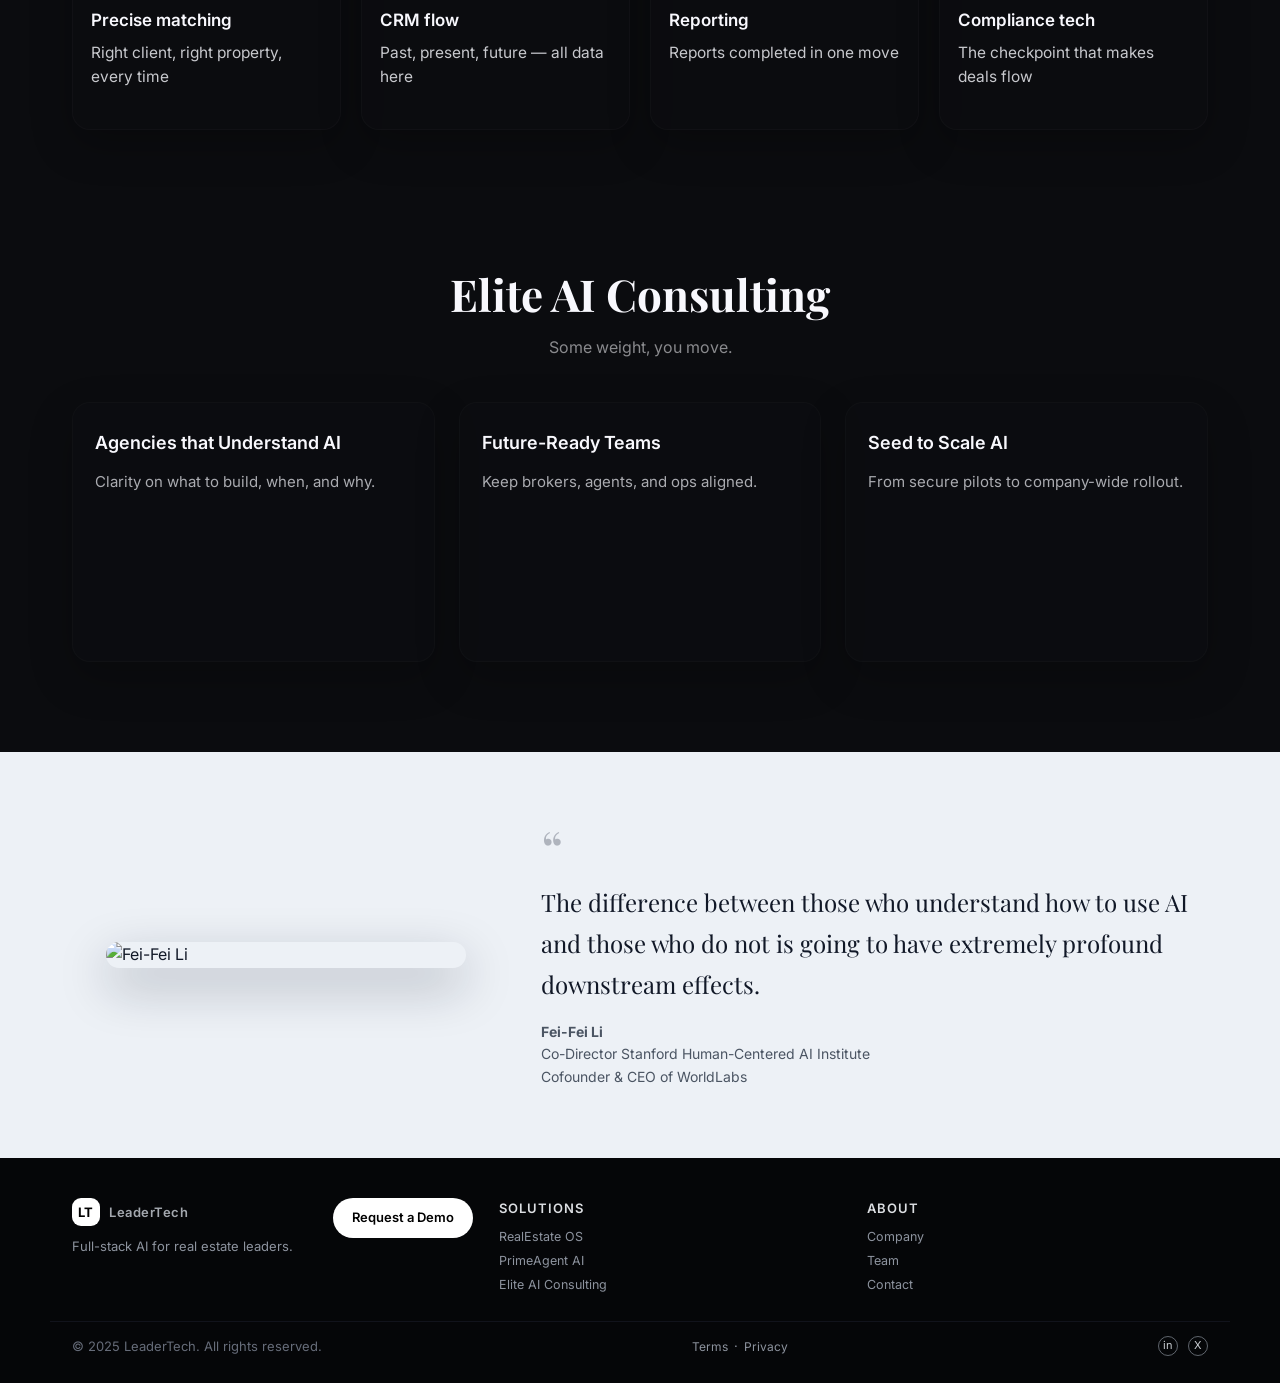
==== commit b17b72f6: "Update index.html" ====
--- a/index.html
+++ b/index.html
@@ -48,9 +48,6 @@
         <p class="hero-small">
           In-house AI systems for Agencies, Specialists, Teams, and the RealTrend 500
         </p>
-        <div class="hero-cta">
-          <a href="#" class="btn btn-primary js-open-demo">Request a Demo</a>
-        </div>
 
         <!-- Hero video block -->
         <div class="hero-video-wrapper">
@@ -60,12 +57,14 @@
               class="hero-video"
               preload="metadata"
               playsinline
+              controlslist="nodownload noplaybackrate noremoteplayback"
+              disablepictureinpicture
             >
               <source src="https://www.dropbox.com/scl/fi/79i6rqd4233l0zjddv2pz/hero.mp4.mp4?rlkey=qcymegkdayev8bsh9e6cyex6t&st=ay5ap1xk&raw=1" type="video/mp4">
               Your browser does not support the video tag.
             </video>
 
-            <!-- Big inverted triangle play button (overlay) -->
+            <!-- Big inverted triangle play button (no text) -->
             <button
               type="button"
               class="hero-video-play"
@@ -73,39 +72,13 @@
             >
               <span class="hero-play-icon"></span>
             </button>
-
-            <!-- Minimal custom controls: play, scrub, fullscreen -->
-            <div class="hero-video-controls">
-              <button
-                type="button"
-                class="hero-control-btn hero-control-play"
-                aria-label="Play/Pause"
-              >
-                <span class="hero-control-icon hero-control-icon-play"></span>
-              </button>
-
-              <input
-                type="range"
-                class="hero-control-progress"
-                min="0"
-                max="100"
-                value="0"
-                step="0.1"
-                aria-label="Video progress"
-              />
-
-              <button
-                type="button"
-                class="hero-control-btn hero-control-fullscreen"
-                aria-label="Fullscreen"
-              >
-                <span class="hero-control-icon hero-control-icon-fullscreen"></span>
-              </button>
-            </div>
           </div>
         </div>
         <!-- End hero video block -->
 
+        <div class="hero-cta">
+          <a href="#" class="btn btn-primary js-open-demo">Request a Demo</a>
+        </div>
       </div>
     </section>
 
--- a/styles.css
+++ b/styles.css
@@ -43,22 +43,19 @@
   display:flex;
   flex-direction:column;
   line-height:1.15;
-  align-items:center;
-  text-align:center;
 }
 .header-eu-text .eu-powered{
   font-weight:500;
 }
 .header-eu-text .eu-env{
-  font-size:11px;
-  font-weight:500;
-  text-transform:uppercase;
-  letter-spacing:.12em;
-  opacity:1;
+  font-size:10px;
+  text-transform:none;
+  letter-spacing:.06em;
+  opacity:.8;
 }
 .eu-flag{
-  width:32px;
-  height:21px;
+  width:24px;
+  height:16px;
   border-radius:2px;
   box-shadow:0 0 0 1px rgba(255,255,255,.16);
   object-fit:cover;
@@ -114,7 +111,7 @@
 }
 .hero-cta{margin-top:22px;text-align:center}
 
-/* Hero video block (Harvey-style with big triangle) */
+/* Hero video block (Harvey-style with big triangle + custom controls) */
 .hero-video-wrapper{
   margin-top:28px;
 }
@@ -127,8 +124,6 @@
   box-shadow:0 20px 50px rgba(0,0,0,.7);
   border:1px solid rgba(255,255,255,.08);
   aspect-ratio:16/9;
-  transform:scale(1.12);
-  transform-origin:center;
 }
 .hero-video{
   width:100%;
@@ -136,11 +131,12 @@
   object-fit:cover;
   display:block;
 }
+
+/* Big center play button */
 .hero-video-play{
   position:absolute;
-  top:50%;
-  left:50%;
-  transform:translate(-50%,-50%);
+  inset:0;
+  margin:auto;
   width:80px;
   height:80px;
   border-radius:999px;
@@ -154,7 +150,7 @@
 }
 .hero-video-play:hover{
   background:rgba(0,0,0,.8);
-  transform:translate(-50%,-50%) scale(1.05);
+  transform:scale(1.05);
   box-shadow:0 0 0 1px rgba(255,255,255,.28);
 }
 .hero-play-icon{
@@ -163,7 +159,96 @@
   border-top:14px solid transparent;
   border-bottom:14px solid transparent;
   border-left:22px solid #f9fafb;
-  margin-left:3px; /* small visual centering */
+  margin-left:3px;
+}
+
+/* Minimal custom controls: play, scrub, fullscreen */
+.hero-video-controls{
+  position:absolute;
+  left:0;
+  right:0;
+  bottom:0;
+  padding:10px 14px;
+  display:flex;
+  align-items:center;
+  gap:10px;
+  background:linear-gradient(to top,rgba(0,0,0,.7),transparent);
+  pointer-events:auto;
+}
+.hero-control-btn{
+  width:30px;
+  height:30px;
+  border-radius:999px;
+  border:1px solid rgba(255,255,255,.25);
+  background:rgba(0,0,0,.5);
+  display:inline-flex;
+  align-items:center;
+  justify-content:center;
+  cursor:pointer;
+  padding:0;
+  flex-shrink:0;
+  transition:background .16s ease,transform .16s ease,border-color .16s ease;
+}
+.hero-control-btn:hover{
+  background:rgba(0,0,0,.8);
+  border-color:rgba(255,255,255,.5);
+  transform:translateY(-1px);
+}
+.hero-control-icon{
+  display:inline-block;
+}
+
+/* Small play triangle icon (bottom bar) */
+.hero-control-icon-play{
+  width:0;
+  height:0;
+  border-top:7px solid transparent;
+  border-bottom:7px solid transparent;
+  border-left:11px solid #f9fafb;
+  margin-left:2px;
+}
+
+/* Fullscreen icon (simple box) */
+.hero-control-icon-fullscreen::before{
+  content:"⛶";
+  font-size:14px;
+  line-height:1;
+  color:#f9fafb;
+}
+
+/* Progress bar */
+.hero-control-progress{
+  -webkit-appearance:none;
+  appearance:none;
+  flex:1;
+  height:3px;
+  border-radius:999px;
+  background:rgba(148,163,184,.5);
+  outline:none;
+  cursor:pointer;
+}
+.hero-control-progress::-webkit-slider-thumb{
+  -webkit-appearance:none;
+  appearance:none;
+  width:12px;
+  height:12px;
+  border-radius:50%;
+  background:#f9fafb;
+  border:none;
+  box-shadow:0 0 0 2px rgba(0,0,0,.5);
+}
+.hero-control-progress::-moz-range-thumb{
+  width:12px;
+  height:12px;
+  border-radius:50%;
+  background:#f9fafb;
+  border:none;
+  box-shadow:0 0 0 2px rgba(0,0,0,.5);
+}
+.hero-control-progress::-moz-range-track{
+  height:3px;
+  border-radius:999px;
+  background:rgba(148,163,184,.5);
 }
 
 /* Part 2 — Introducing RealEstate OS */
@@ -606,29 +691,6 @@
   .expert-attribution{text-align:center;}
 }
 
-/* Extra fine-tuning for small tablets & mobile */
-@media (max-width:768px){
-  .section{
-    padding:56px 0;
-  }
-  .hero{
-    padding-top:64px;
-    padding-bottom:38px;
-  }
-  .hero-small{
-    font-size:16px;
-  }
-  .hero-video-frame{
-    transform:none;
-  }
-  .consulting{
-    padding-bottom:70px;
-  }
-  .expert-quote{
-    padding:60px 0;
-  }
-}
-
 @media (max-width:620px){
   .header-inner{flex-wrap:wrap;justify-content:space-between}
   .header-tagline{
@@ -658,6 +720,26 @@
   }
 }
 
+/* Extra fine-tuning for small tablets & mobile */
+@media (max-width:768px){
+  .section{
+    padding:56px 0;
+  }
+  .hero{
+    padding-top:64px;
+    padding-bottom:38px;
+  }
+  .hero-small{
+    font-size:16px;
+  }
+  .consulting{
+    padding-bottom:70px;
+  }
+  .expert-quote{
+    padding:60px 0;
+  }
+}
+
 /* Extra fine-tuning for small phones */
 @media (max-width:480px){
   body{
@@ -699,7 +781,6 @@
   }
   .hero-video-frame{
     border-radius:16px;
-    transform:none;
   }
   .hero-video-play{
     width:64px;
@@ -710,40 +791,6 @@
     border-bottom:12px solid transparent;
     border-left:20px solid #f9fafb;
   }
-  .os-left{
-    padding:20px 16px 18px;
-  }
-  .os-left-title{
-    font-size:18px;
-  }
-  .os-left-subtitle{
-    font-size:14px;
-  }
-  .os-card{
-    padding:18px 16px 20px;
-    min-height:auto;
-  }
-  .os-card h5{
-    font-size:16px;
-  }
-  .os-card p{
-    font-size:14.5px;
-  }
-  .consult-card{
-    padding:22px 18px 24px;
-  }
-  .consult-card h3{
-    font-size:17px;
-  }
-  .consult-card p{
-    font-size:14.5px;
-  }
-  .expert-quote{
-    padding:54px 0;
-  }
-  .expert-quote-text{
-    font-size:20px;
-  }
   .site-footer{
     padding:32px 0 22px;
     font-size:12.5px;
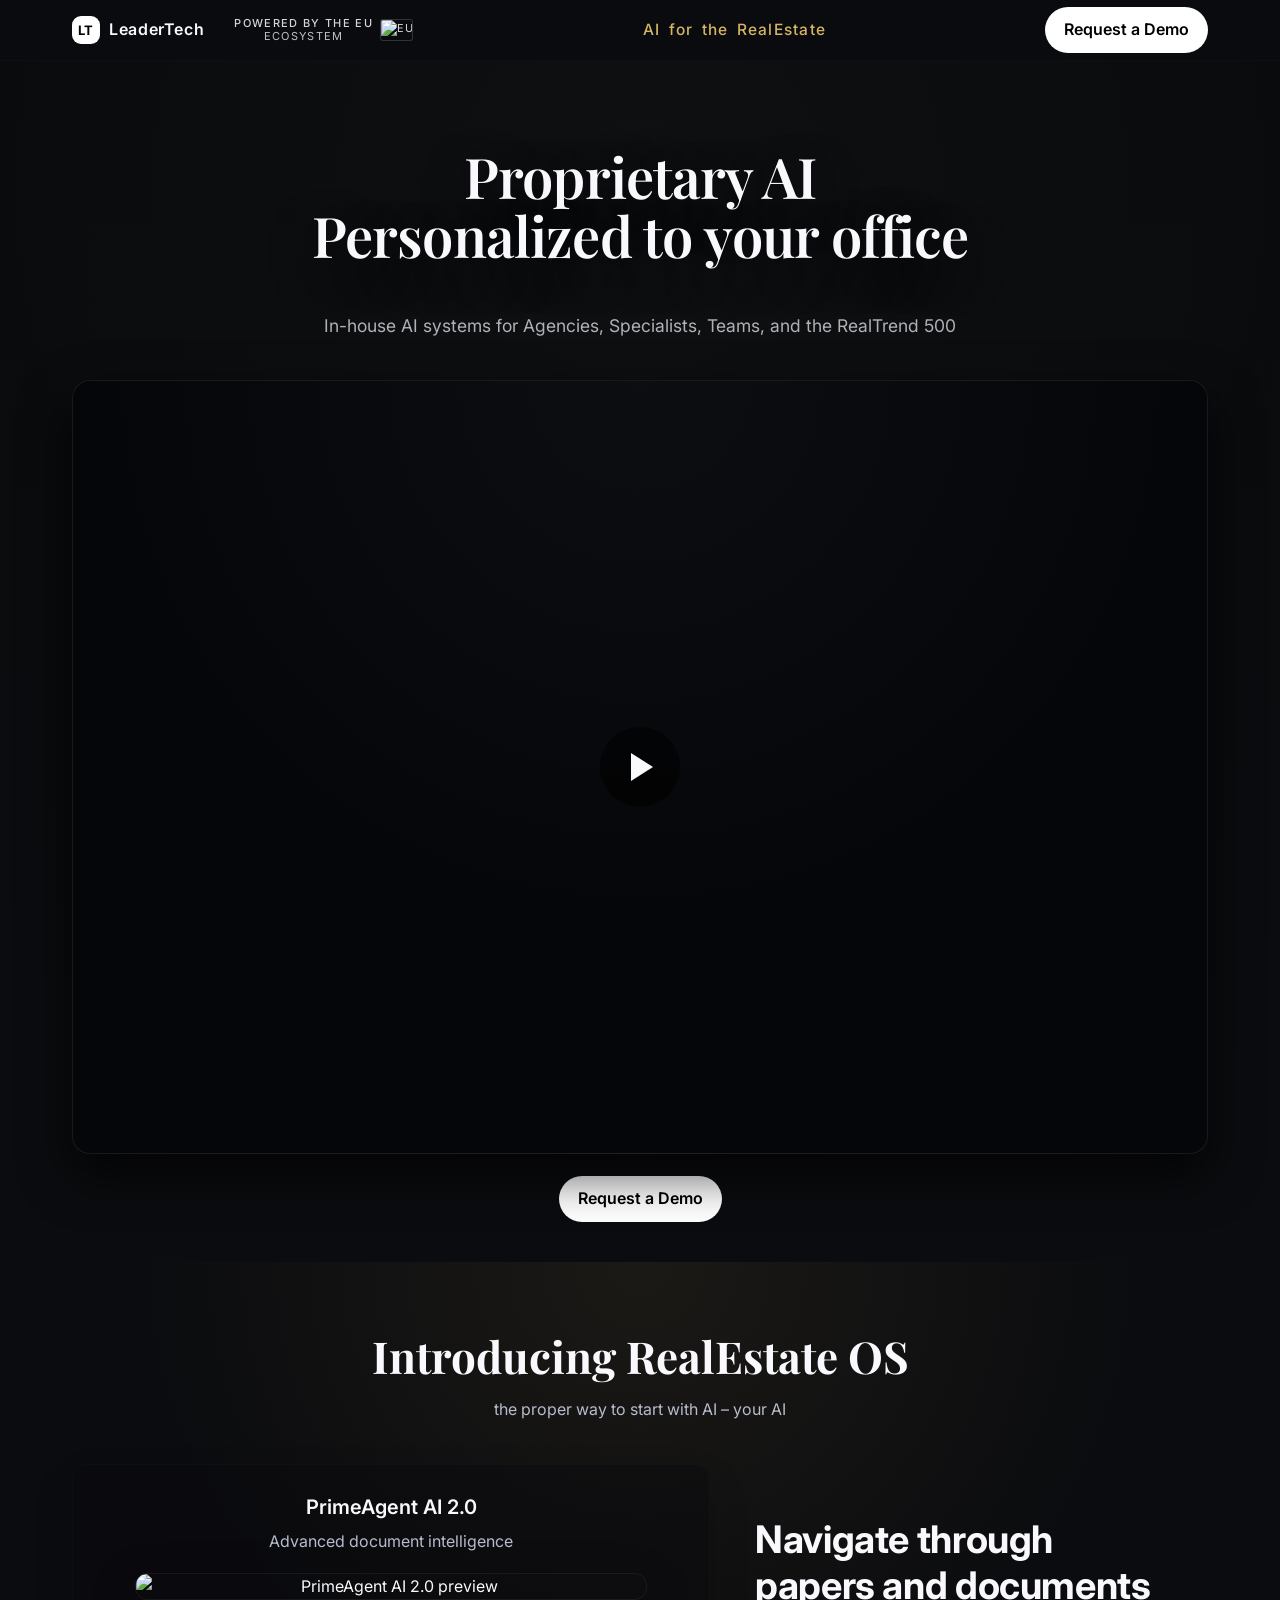
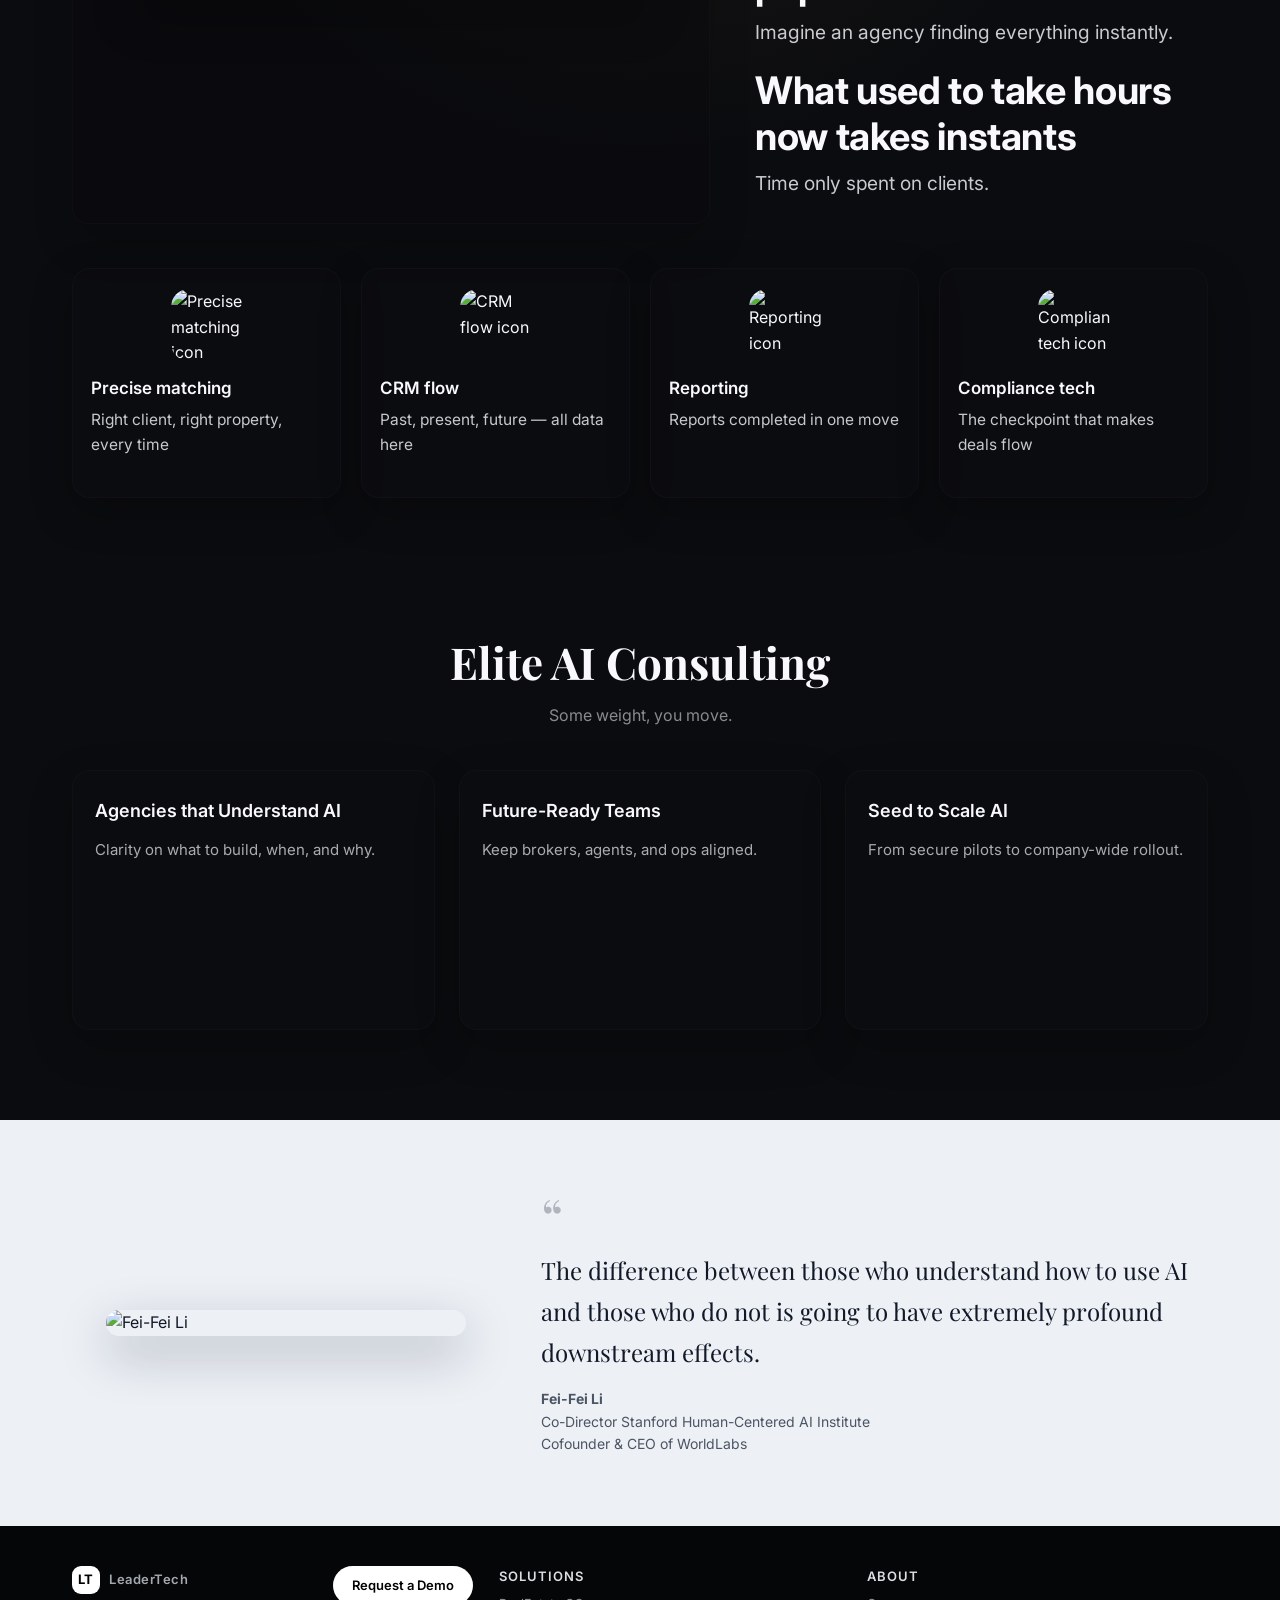
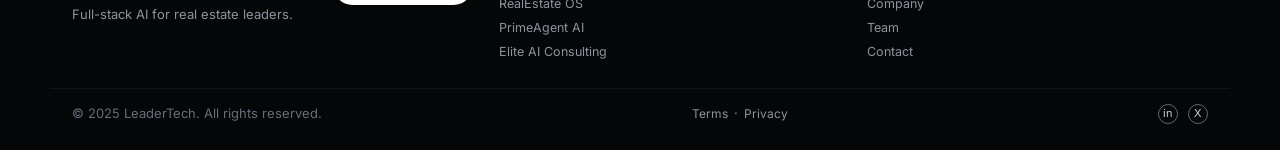
==== commit 0aaca925: "Update index.html" ====
--- a/index.html
+++ b/index.html
@@ -22,7 +22,7 @@
       <div class="header-eu" aria-label="Powered by the EU environment">
         <div class="header-eu-text">
           <span class="eu-powered">powered by the EU</span>
-          <span class="eu-env">environment</span>
+          <span class="eu-env">ecosystem</span>
         </div>
         <img
           src="https://upload.wikimedia.org/wikipedia/commons/b/b7/Flag_of_Europe.svg"
--- a/styles.css
+++ b/styles.css
@@ -43,19 +43,24 @@
   display:flex;
   flex-direction:column;
   line-height:1.15;
+  align-items:center;
+  text-align:center;
+}
+.header-eu-text .eu-powered,
+.header-eu-text .eu-env{
+  font-size:11px;
+  text-transform:uppercase;
+  letter-spacing:.12em;
 }
 .header-eu-text .eu-powered{
   font-weight:500;
 }
 .header-eu-text .eu-env{
-  font-size:10px;
-  text-transform:none;
-  letter-spacing:.06em;
-  opacity:.8;
+  opacity:.9;
 }
 .eu-flag{
-  width:24px;
-  height:16px;
+  width:31px;
+  height:20px;
   border-radius:2px;
   box-shadow:0 0 0 1px rgba(255,255,255,.16);
   object-fit:cover;
@@ -111,7 +116,7 @@
 }
 .hero-cta{margin-top:22px;text-align:center}
 
-/* Hero video block (Harvey-style with big triangle + custom controls) */
+/* Hero video block (Harvey-style with big triangle) */
 .hero-video-wrapper{
   margin-top:28px;
 }
@@ -131,8 +136,6 @@
   object-fit:cover;
   display:block;
 }
-
-/* Big center play button */
 .hero-video-play{
   position:absolute;
   inset:0;
@@ -159,96 +162,7 @@
   border-top:14px solid transparent;
   border-bottom:14px solid transparent;
   border-left:22px solid #f9fafb;
-  margin-left:3px;
-}
-
-/* Minimal custom controls: play, scrub, fullscreen */
-.hero-video-controls{
-  position:absolute;
-  left:0;
-  right:0;
-  bottom:0;
-  padding:10px 14px;
-  display:flex;
-  align-items:center;
-  gap:10px;
-  background:linear-gradient(to top,rgba(0,0,0,.7),transparent);
-  pointer-events:auto;
-}
-.hero-control-btn{
-  width:30px;
-  height:30px;
-  border-radius:999px;
-  border:1px solid rgba(255,255,255,.25);
-  background:rgba(0,0,0,.5);
-  display:inline-flex;
-  align-items:center;
-  justify-content:center;
-  cursor:pointer;
-  padding:0;
-  flex-shrink:0;
-  transition:background .16s ease,transform .16s ease,border-color .16s ease;
-}
-.hero-control-btn:hover{
-  background:rgba(0,0,0,.8);
-  border-color:rgba(255,255,255,.5);
-  transform:translateY(-1px);
-}
-.hero-control-icon{
-  display:inline-block;
-}
-
-/* Small play triangle icon (bottom bar) */
-.hero-control-icon-play{
-  width:0;
-  height:0;
-  border-top:7px solid transparent;
-  border-bottom:7px solid transparent;
-  border-left:11px solid #f9fafb;
-  margin-left:2px;
-}
-
-/* Fullscreen icon (simple box) */
-.hero-control-icon-fullscreen::before{
-  content:"⛶";
-  font-size:14px;
-  line-height:1;
-  color:#f9fafb;
-}
-
-/* Progress bar */
-.hero-control-progress{
-  -webkit-appearance:none;
-  appearance:none;
-  flex:1;
-  height:3px;
-  border-radius:999px;
-  background:rgba(148,163,184,.5);
-  outline:none;
-  cursor:pointer;
-}
-.hero-control-progress::-webkit-slider-thumb{
-  -webkit-appearance:none;
-  appearance:none;
-  width:12px;
-  height:12px;
-  border-radius:50%;
-  background:#f9fafb;
-  border:none;
-  box-shadow:0 0 0 2px rgba(0,0,0,.5);
-}
-.hero-control-progress::-moz-range-thumb{
-  width:12px;
-  height:12px;
-  border-radius:50%;
-  background:#f9fafb;
-  border:none;
-  box-shadow:0 0 0 2px rgba(0,0,0,.5);
-}
-.hero-control-progress::-moz-range-track{
-  height:3px;
-  border-radius:999px;
-  background:rgba(148,163,184,.5);
+  margin-left:3px; /* small visual centering */
 }
 
 /* Part 2 — Introducing RealEstate OS */
@@ -691,6 +605,27 @@
   .expert-attribution{text-align:center;}
 }
 
+/* Larger desktop: make hero video almost full screen height */
+@media (min-width:960px){
+  .hero{
+    padding-top:40px;
+    padding-bottom:40px;
+  }
+  .hero .narrow{
+    max-width:var(--container);
+  }
+  .hero-video-wrapper{
+    margin-top:40px;
+  }
+  .hero-video-frame{
+    max-width:var(--container);
+    margin:0 auto;
+    height:86vh;
+    aspect-ratio:auto;
+  }
+}
+
+/* Small / tablet tweaks */
 @media (max-width:620px){
   .header-inner{flex-wrap:wrap;justify-content:space-between}
   .header-tagline{
@@ -791,6 +726,40 @@
     border-bottom:12px solid transparent;
     border-left:20px solid #f9fafb;
   }
+  .os-left{
+    padding:20px 16px 18px;
+  }
+  .os-left-title{
+    font-size:18px;
+  }
+  .os-left-subtitle{
+    font-size:14px;
+  }
+  .os-card{
+    padding:18px 16px 20px;
+    min-height:auto;
+  }
+  .os-card h5{
+    font-size:16px;
+  }
+  .os-card p{
+    font-size:14.5px;
+  }
+  .consult-card{
+    padding:22px 18px 24px;
+  }
+  .consult-card h3{
+    font-size:17px;
+  }
+  .consult-card p{
+    font-size:14.5px;
+  }
+  .expert-quote{
+    padding:54px 0;
+  }
+  .expert-quote-text{
+    font-size:20px;
+  }
   .site-footer{
     padding:32px 0 22px;
     font-size:12.5px;
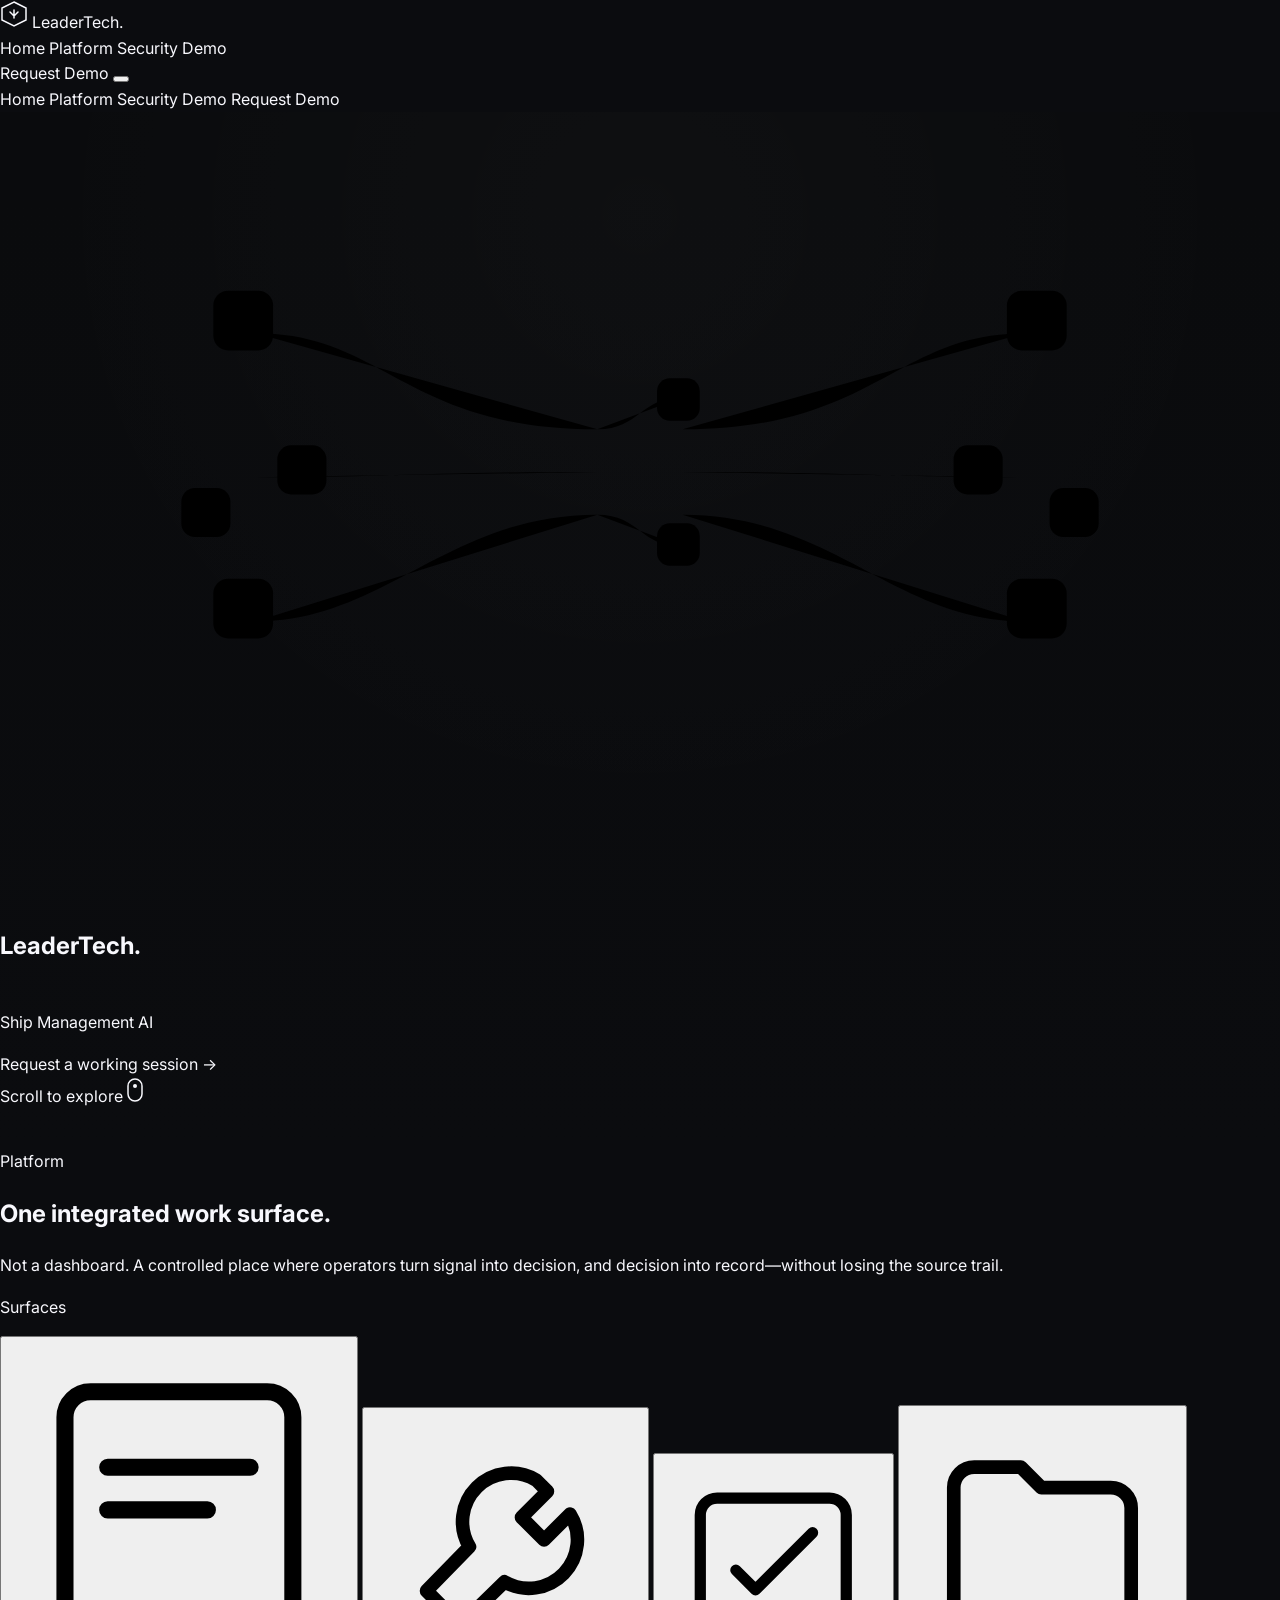
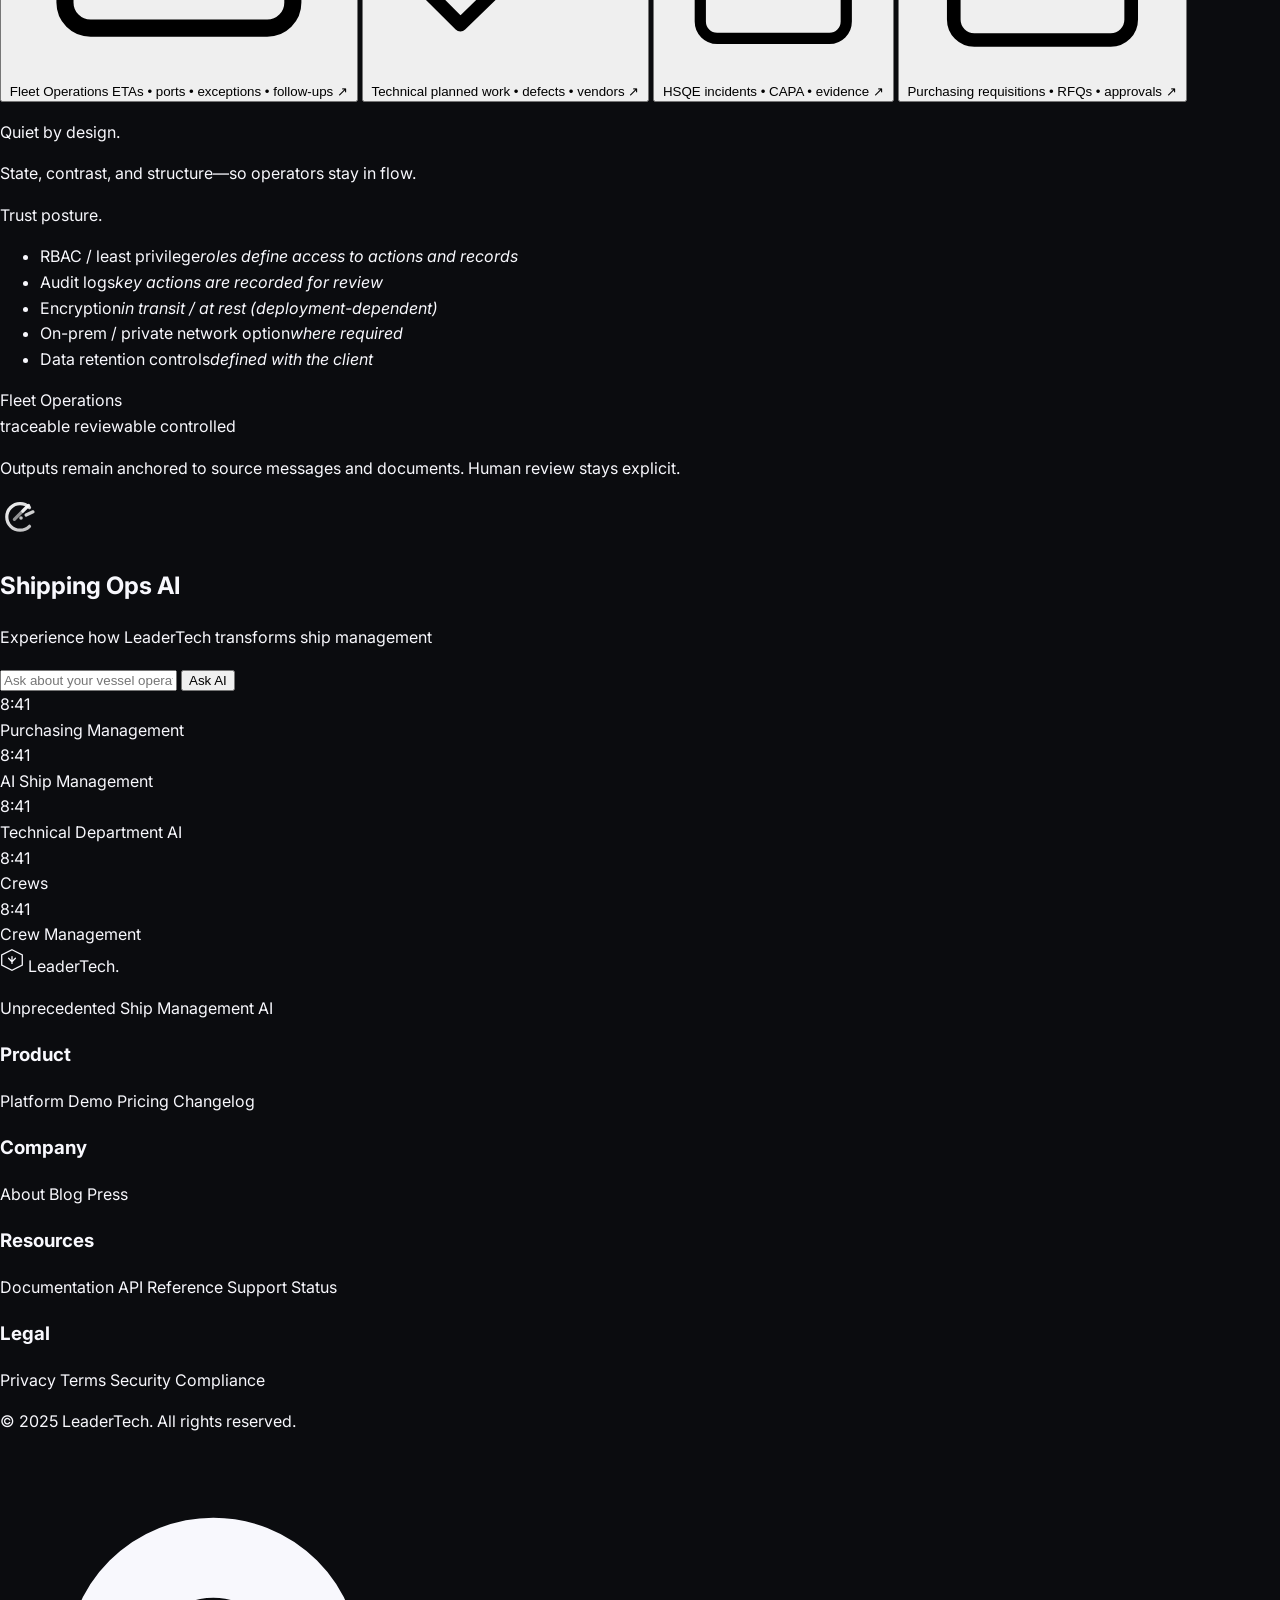
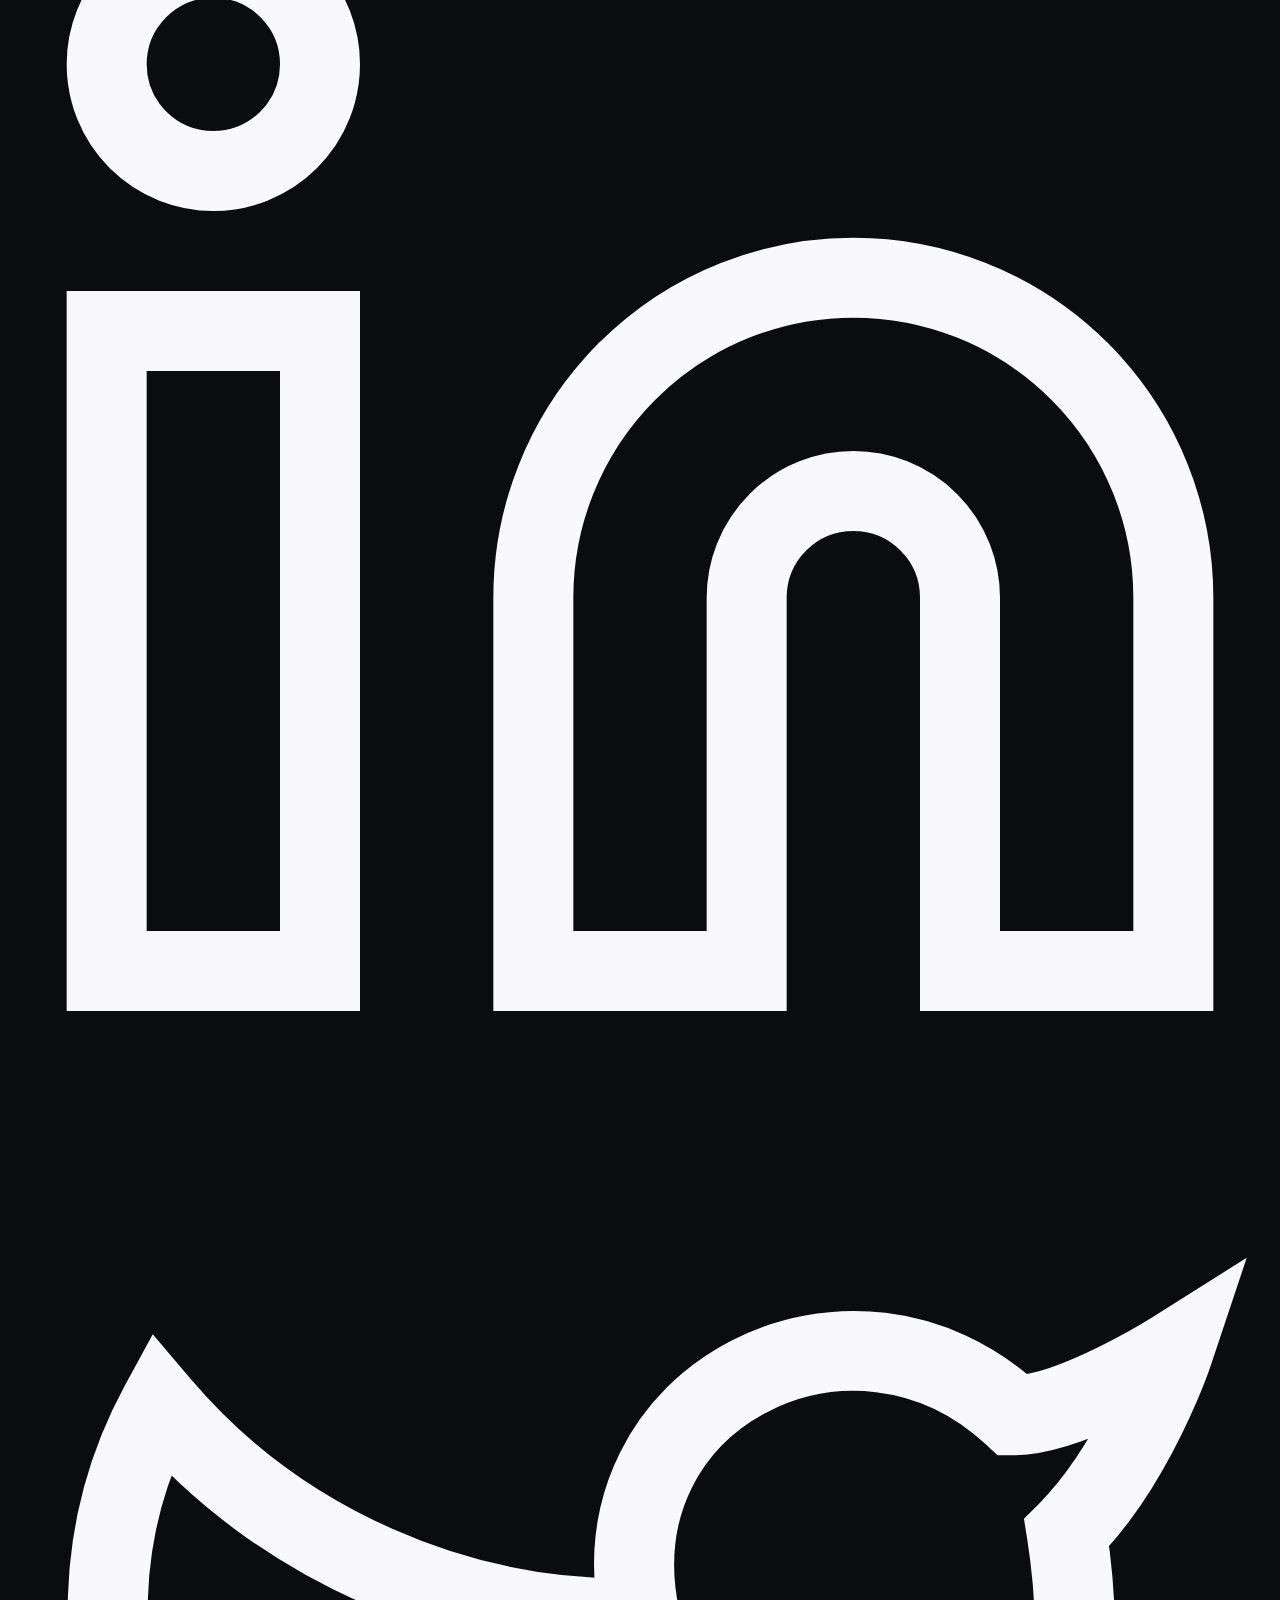
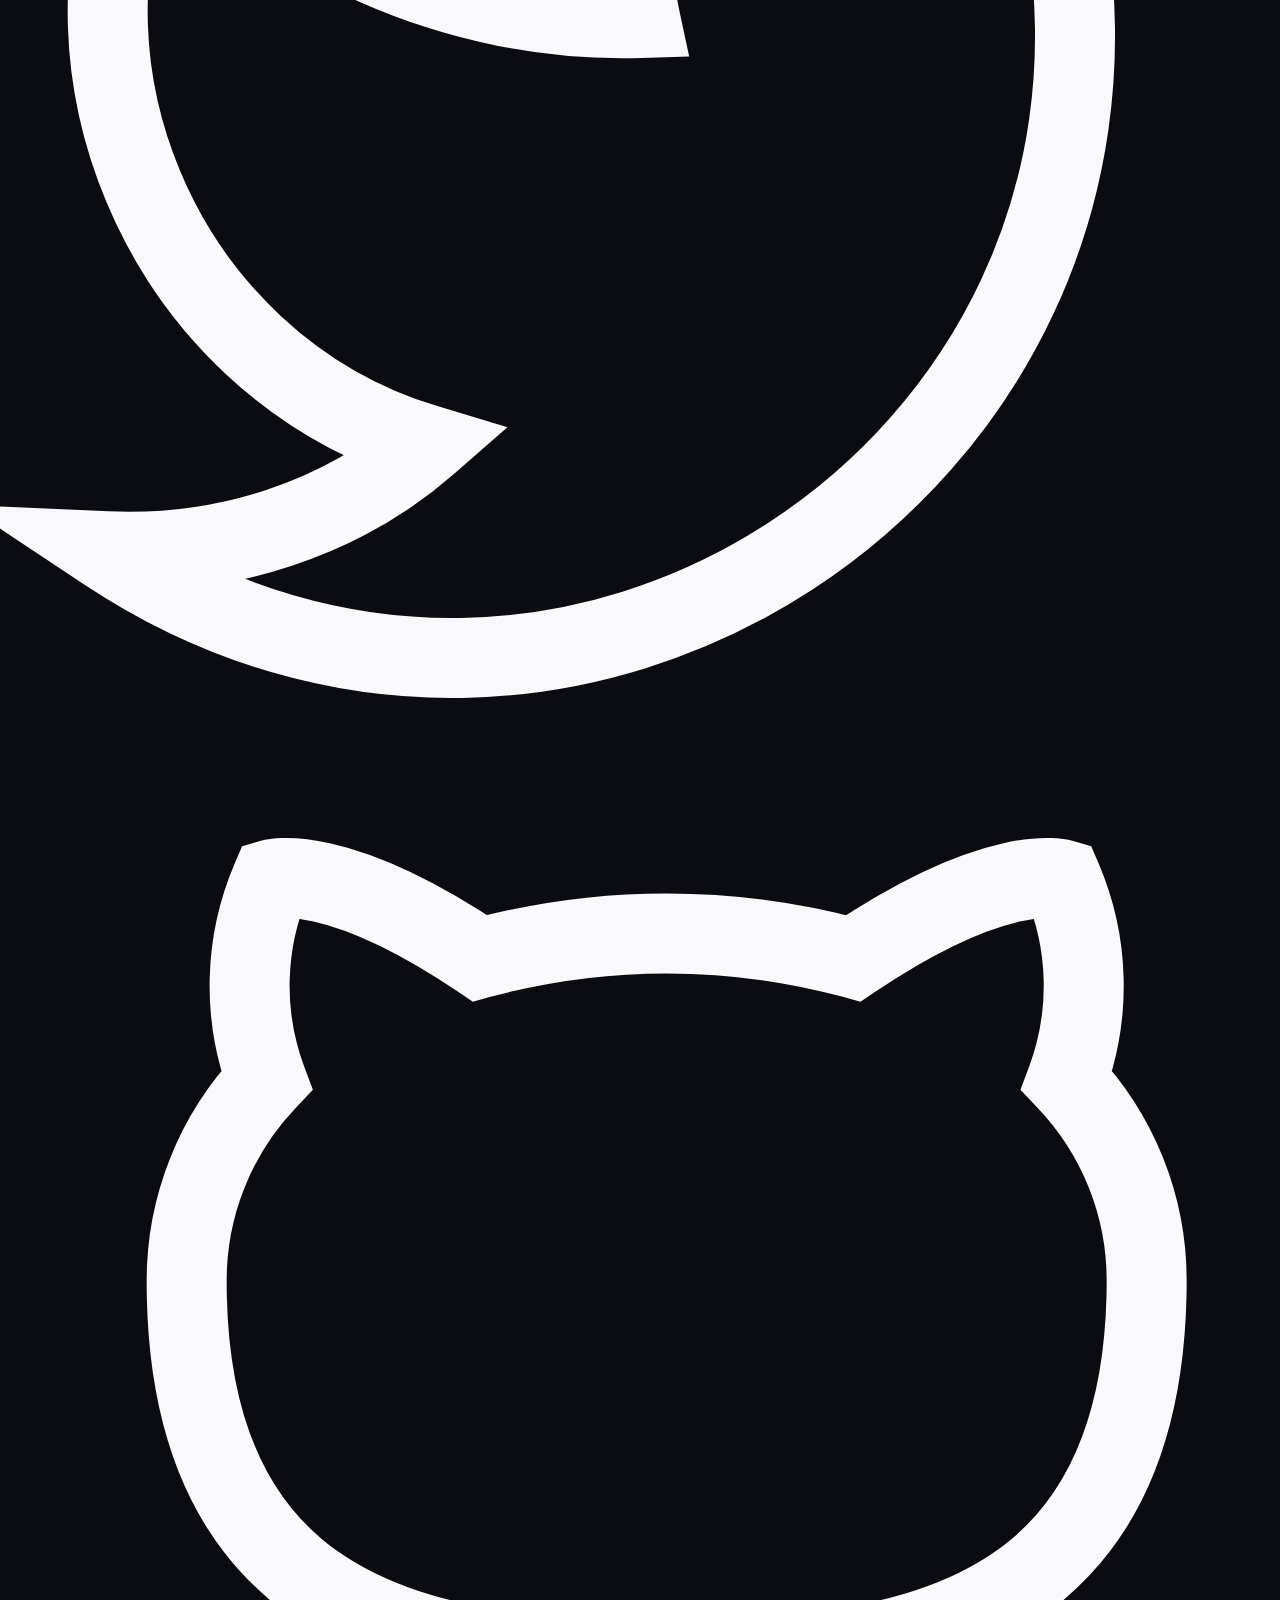
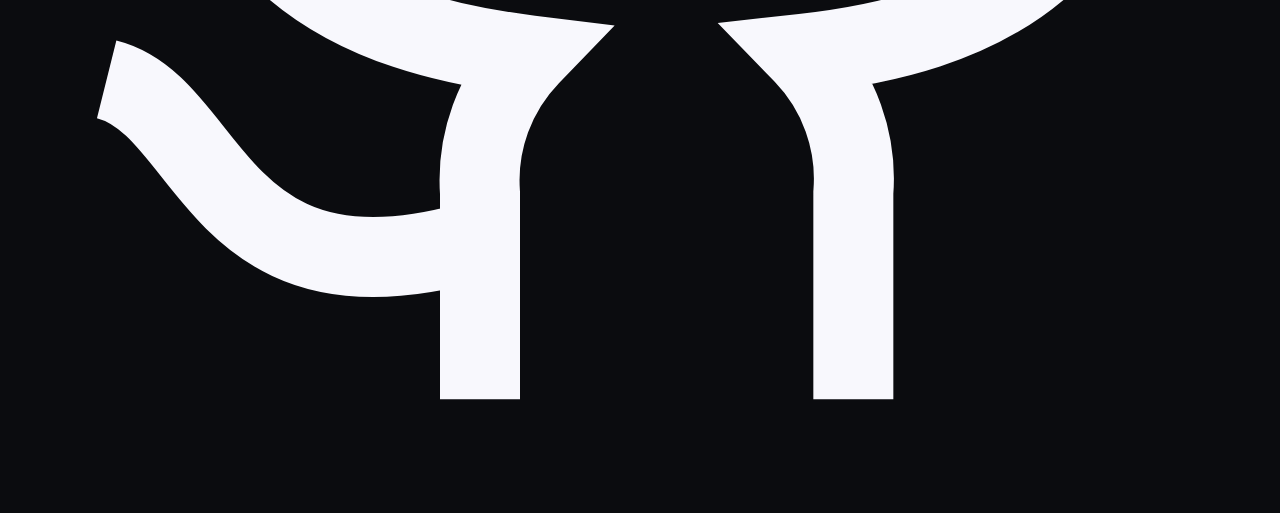
==== commit cd9298d0: "Update index.html" ====
--- a/index.html
+++ b/index.html
@@ -1,278 +1,594 @@
-<!doctype html>
+<!DOCTYPE html>
 <html lang="en">
 <head>
-  <meta charset="utf-8" />
+  <meta charset="UTF-8" />
   <meta name="viewport" content="width=device-width, initial-scale=1" />
-  <title>Proprietary AI — Personalized to Your Office</title>
+  <title>LeaderTech — Ship Management AI</title>
+  <meta name="description" content="Leaderech provides unprecedented ship management AI solutions for fleet operations, 
+                                   technical management, HSQE, and purchasing." />
+  
+  <!-- Fonts -->
+  <link rel="preconnect" href="https://fonts.googleapis.com">
+  <link rel="preconnect" href="https://fonts.gstatic.com" crossorigin>
+  <link href="https://fonts.googleapis.com/css2?family=Inter:wght@400;500;600;700&display=swap" rel="stylesheet">
+  
   <link rel="stylesheet" href="styles.css" />
-  <link href="https://fonts.googleapis.com/css2?family=Inter:wght@400;500;600&family=Playfair+Display:wght@600;700&display=swap" rel="stylesheet">
 </head>
+
 <body>
-  <a class="skip-link" href="#main">Skip to content</a>
-
-  <!-- Header -->
-  <header class="site-header" role="banner">
-    <div class="container header-inner">
-      <a href="#" class="logo" aria-label="Home">
-        <span class="logo-mark">LT</span>
-        <span class="logo-text">LeaderTech</span>
+  <!-- ========= UNIFIED HEADER ========= -->
+  <header class="header" id="header" role="banner">
+    <div class="header__inner">
+      <a href="#" class="header__brand" aria-label="LeaderTech Home">
+        <svg class="header__logo" width="28" height="28" viewBox="0 0 28 28" fill="none" aria-hidden="true">
+          <path d="M14 2L26 8v12l-12 6L2 20V8l12-6z" stroke="currentColor" stroke-width="1.5" fill="none"/>
+          <path d="M14 10v8M10 12l4 4 4-4" stroke="currentColor" stroke-width="1.5" stroke-linecap="round" stroke-linejoin="round"/>
+        </svg>
+        <span class="header__name">LeaderTech.</span>
       </a>
 
-      <!-- New: EU powered block -->
-      <div class="header-eu" aria-label="Powered by the EU environment">
-        <div class="header-eu-text">
-          <span class="eu-powered">powered by the EU</span>
-          <span class="eu-env">ecosystem</span>
-        </div>
-        <img
-          src="https://upload.wikimedia.org/wikipedia/commons/b/b7/Flag_of_Europe.svg"
-          alt="European Union flag"
-          class="eu-flag"
-          loading="lazy"
-        >
-      </div>
-
-      <p class="header-tagline">AI for the RealEstate</p>
-      <a href="#" class="btn btn-cta js-open-demo">Request a Demo</a>
+      <nav class="header__nav" aria-label="Primary navigation">
+        <a href="#hero" class="nav-link">Home</a>
+        <a href="#platform" class="nav-link">Platform</a>
+        <a href="#trust" class="nav-link">Security</a>
+        <a href="#demo" class="nav-link">Demo</a>
+        <a href="#careers" class="nav-link"> <span class="nav-badge"></span></a>
+      </nav>
+
+      <div class="header__actions">
+        <a href="#demo" class="header__cta">Request Demo</a>
+        <button class="header__menu" id="menuToggle" aria-label="Toggle menu" aria-expanded="false">
+          <span></span>
+          <span></span>
+          <span></span>
+        </button>
+      </div>
     </div>
+
+    <!-- Mobile Nav -->
+    <nav class="mobile-nav" id="mobileNav" aria-label="Mobile navigation">
+      <a href="#hero" class="mobile-nav__link">Home</a>
+      <a href="#platform" class="mobile-nav__link">Platform</a>
+      <a href="#trust" class="mobile-nav__link">Security</a>
+      <a href="#demo" class="mobile-nav__link">Demo</a>
+      <a href="#careers" class="mobile-nav__link"></a>
+      <a href="#demo" class="mobile-nav__cta">Request Demo</a>
+    </nav>
   </header>
 
-  <main id="main">
-    <!-- Part 1 — Hero -->
-    <section class="hero section" aria-label="Hero">
-      <div class="container narrow">
-        <h1 class="hero-title">
-          <span class="line-1">Proprietary AI</span><br />
-          <span class="line-2">Personalized to&nbsp;your&nbsp;office</span>
-        </h1>
-        <p class="hero-small">
-          In-house AI systems for Agencies, Specialists, Teams, and the RealTrend 500
+  <main>
+    <!-- ========= SECTION 1: HERO ========= -->
+    <section class="hero" id="hero" aria-label="Hero">
+      <div class="hero__bg" aria-hidden="true">
+        <div class="hero__vignette"></div>
+        <div class="hero__grid"></div>
+        <div class="hero__glow"></div>
+
+        <svg class="hero__network" viewBox="0 0 1200 700" preserveAspectRatio="none" aria-hidden="true">
+          <!-- LEFT LINES -> CENTER -->
+          <path class="net-line" d="M240,170 C360,170 380,260 560,260" />
+          <path class="net-line" d="M240,305 C360,305 400,300 560,300" />
+          <path class="net-line" d="M240,440 C360,440 420,340 560,340" />
+
+          <!-- RIGHT LINES -> CENTER -->
+          <path class="net-line" d="M960,170 C840,170 820,260 640,260" />
+          <path class="net-line" d="M960,305 C840,305 800,300 640,300" />
+          <path class="net-line" d="M960,440 C840,440 780,340 640,340" />
+
+          <!-- CENTER BRANCHES -->
+          <path class="net-line net-line--thin" d="M560,260 C600,260 600,230 640,230" />
+          <path class="net-line net-line--thin" d="M560,340 C600,340 600,370 640,370" />
+
+          <!-- LEFT NODES -->
+          <g class="net-node" transform="translate(200 130)">
+            <rect class="node-box" x="0" y="0" width="56" height="56" rx="14"></rect>
+            <path class="node-glyph" d="M20 18h16l4 4v20H20z" />
+            <path class="node-glyph" d="M36 18v4h4" />
+            <path class="node-glyph" d="M22 30h16" />
+            <path class="node-glyph" d="M22 34h12" />
+          </g>
+
+          <g class="net-node net-node--small" transform="translate(260 275)">
+            <rect class="node-box" x="0" y="0" width="46" height="46" rx="13"></rect>
+            <path class="node-glyph" d="M14 26h6l4-10 4 20 4-10h6" />
+          </g>
+
+          <g class="net-node" transform="translate(200 400)">
+            <rect class="node-box" x="0" y="0" width="56" height="56" rx="14"></rect>
+            <path class="node-glyph" d="M20 22c0-4 24-4 24 0s-24 4-24 0Z" />
+            <path class="node-glyph" d="M20 22v18c0 4 24 4 24 0V22" />
+            <path class="node-glyph" d="M20 31c0 4 24 4 24 0" />
+          </g>
+
+          <g class="net-node net-node--small" transform="translate(170 315)">
+            <rect class="node-box" x="0" y="0" width="46" height="46" rx="13"></rect>
+            <path class="node-glyph" d="M14 18h18v14H14z" />
+            <path class="node-glyph" d="M14 18l9 7 9-7" />
+          </g>
+
+          <!-- RIGHT NODES -->
+          <g class="net-node" transform="translate(944 130)">
+            <rect class="node-box" x="0" y="0" width="56" height="56" rx="14"></rect>
+            <path class="node-glyph" d="M20 22h24v18H20z" />
+            <path class="node-glyph" d="M20 22l12 9 12-9" />
+          </g>
+
+          <g class="net-node net-node--small" transform="translate(894 275)">
+            <rect class="node-box" x="0" y="0" width="46" height="46" rx="13"></rect>
+            <path class="node-glyph" d="M16 14h12l4 4v16H16z" />
+            <path class="node-glyph" d="M28 14v4h4" />
+          </g>
+
+          <g class="net-node" transform="translate(944 400)">
+            <rect class="node-box" x="0" y="0" width="56" height="56" rx="14"></rect>
+            <path class="node-glyph" d="M20 24h10l2 3h12v17H20z" />
+            <path class="node-glyph" d="M20 24v-4h12l2 4" />
+          </g>
+
+          <g class="net-node net-node--small" transform="translate(984 315)">
+            <rect class="node-box" x="0" y="0" width="46" height="46" rx="13"></rect>
+            <path class="node-glyph" d="M14 26l6 6 14-16" />
+          </g>
+
+          <!-- CENTER SMALL NODES -->
+          <g class="net-node net-node--tiny" transform="translate(616 212)">
+            <rect class="node-box" x="0" y="0" width="40" height="40" rx="12"></rect>
+            <path class="node-glyph" d="M16 16l8 8-8 8" />
+          </g>
+
+          <g class="net-node net-node--tiny" transform="translate(616 348)">
+            <rect class="node-box" x="0" y="0" width="40" height="40" rx="12"></rect>
+            <path class="node-glyph" d="M14 18h12" />
+            <path class="node-glyph" d="M14 24h12" />
+            <path class="node-glyph" d="M14 30h8" />
+          </g>
+        </svg>
+
+        <div class="hero__beam"></div>
+      </div>
+
+      <div class="hero__content">
+        <h1 class="hero__title">LeaderTech.</h1>
+        <p class="hero__sub">
+          <span></span><br />
+          <span>Ship Management AI</span>
         </p>
-
-        <!-- Hero video block -->
-        <div class="hero-video-wrapper">
-          <div class="hero-video-frame">
-            <video
-              id="hero-video"
-              class="hero-video"
-              preload="metadata"
-              playsinline
-              controlslist="nodownload noplaybackrate noremoteplayback"
-              disablepictureinpicture
-            >
-              <source src="https://www.dropbox.com/scl/fi/79i6rqd4233l0zjddv2pz/hero.mp4.mp4?rlkey=qcymegkdayev8bsh9e6cyex6t&st=ay5ap1xk&raw=1" type="video/mp4">
-              Your browser does not support the video tag.
-            </video>
-
-            <!-- Big inverted triangle play button (no text) -->
-            <button
-              type="button"
-              class="hero-video-play"
-              aria-label="Play video"
-            >
-              <span class="hero-play-icon"></span>
+        <a class="hero__button" href="#demo">Request a working session →</a>
+      </div>
+
+      <div class="hero__scroll" aria-hidden="true">
+        <span>Scroll to explore</span>
+        <svg width="16" height="24" viewBox="0 0 16 24" fill="none">
+          <rect x="1" y="1" width="14" height="22" rx="7" stroke="currentColor" stroke-width="1.5"/>
+          <circle class="scroll-dot" cx="8" cy="8" r="2" fill="currentColor"/>
+        </svg>
+      </div>
+    </section>
+
+    <!-- ========= SECTION 2: PLATFORM ========= -->
+    <section class="layer layer--platform" id="platform" data-layer aria-label="Platform">
+      <div class="wrap">
+        <header class="section-head">
+          <span class="section-badge">Platform</span>
+          <h2 class="h2">One integrated work surface.</h2>
+          <p class="sublede">
+            Not a dashboard. A controlled place where operators turn signal into decision,
+            and decision into record—without losing the source trail.
+          </p>
+        </header>
+
+        <div class="platform">
+          <!-- Left column -->
+          <div class="platform__left" aria-label="Platform surfaces">
+            <p class="label">Surfaces</p>
+
+            <div class="surface-list" role="tablist" aria-label="Select a surface">
+              <button class="surface-item is-active" type="button"
+                role="tab" aria-selected="true" aria-controls="preview"
+                data-surface="ops" id="tab-ops">
+                <span class="surface-item__icon" aria-hidden="true">
+                  <svg viewBox="0 0 24 24" fill="none">
+                    <path d="M4 5.5c0-1 .8-1.8 1.8-1.8h12.4c1 0 1.8.8 1.8 1.8v13c0 1-.8 1.8-1.8 1.8H5.8c-1 0-1.8-.8-1.8-1.8v-13Z" stroke="currentColor" stroke-width="1.2"/>
+                    <path d="M7 9h10M7 12h7" stroke="currentColor" stroke-width="1.2" stroke-linecap="round"/>
+                  </svg>
+                </span>
+                <span class="surface-item__text">
+                  <span class="surface-item__title">Fleet Operations</span>
+                  <span class="surface-item__meta">ETAs • ports • exceptions • follow-ups</span>
+                </span>
+                <span class="surface-item__chev" aria-hidden="true">↗</span>
+              </button>
+
+              <button class="surface-item" type="button"
+                role="tab" aria-selected="false" aria-controls="preview"
+                data-surface="tech" id="tab-tech" tabindex="-1">
+                <span class="surface-item__icon" aria-hidden="true">
+                  <svg viewBox="0 0 24 24" fill="none">
+                    <path d="M14.7 6.2a4.3 4.3 0 0 0-5.9 5.9L5 16l3 3 3.9-3.8a4.3 4.3 0 0 0 5.8-6l-2.3 2.3-2-2 2.3-2.3Z"
+                      stroke="currentColor" stroke-width="1.2" stroke-linejoin="round"/>
+                  </svg>
+                </span>
+                <span class="surface-item__text">
+                  <span class="surface-item__title">Technical</span>
+                  <span class="surface-item__meta">planned work • defects • vendors</span>
+                </span>
+                <span class="surface-item__chev" aria-hidden="true">↗</span>
+              </button>
+
+              <button class="surface-item" type="button"
+                role="tab" aria-selected="false" aria-controls="preview"
+                data-surface="hsqe" id="tab-hsqe" tabindex="-1">
+                <span class="surface-item__icon" aria-hidden="true">
+                  <svg viewBox="0 0 24 24" fill="none">
+                    <path d="M6 4.5h12c1 0 1.8.8 1.8 1.8v11.4c0 1-.8 1.8-1.8 1.8H6c-1 0-1.8-.8-1.8-1.8V6.3c0-1 .8-1.8 1.8-1.8Z"
+                      stroke="currentColor" stroke-width="1.2"/>
+                    <path d="M8 12.2l2.1 2.1L16.2 8.2" stroke="currentColor" stroke-width="1.2" stroke-linecap="round" stroke-linejoin="round"/>
+                  </svg>
+                </span>
+                <span class="surface-item__text">
+                  <span class="surface-item__title">HSQE</span>
+                  <span class="surface-item__meta">incidents • CAPA • evidence</span>
+                </span>
+                <span class="surface-item__chev" aria-hidden="true">↗</span>
+              </button>
+
+              <button class="surface-item" type="button"
+                role="tab" aria-selected="false" aria-controls="preview"
+                data-surface="proc" id="tab-proc" tabindex="-1">
+                <span class="surface-item__icon" aria-hidden="true">
+                  <svg viewBox="0 0 24 24" fill="none">
+                    <path d="M4.2 7c0-1 .8-1.8 1.8-1.8h4.1l1.8 1.8h6.1c1 0 1.8.8 1.8 1.8v9.8c0 1-.8 1.8-1.8 1.8H6c-1 0-1.8-.8-1.8-1.8V7Z"
+                      stroke="currentColor" stroke-width="1.2" stroke-linejoin="round"/>
+                  </svg>
+                </span>
+                <span class="surface-item__text">
+                  <span class="surface-item__title">Purchasing</span>
+                  <span class="surface-item__meta">requisitions • RFQs • approvals</span>
+                </span>
+                <span class="surface-item__chev" aria-hidden="true">↗</span>
+              </button>
+            </div>
+
+            <div class="micro">
+              <p class="micro__title">Quiet by design.</p>
+              <p class="micro__body">
+                State, contrast, and structure—so operators stay in flow.
+              </p>
+            </div>
+
+            <div class="micro" id="trust" aria-label="Trust posture">
+              <p class="micro__title">Trust posture.</p>
+              <ul class="trust-list" aria-label="Baseline posture">
+                <li><span>RBAC / least privilege</span><em>roles define access to actions and records</em></li>
+                <li><span>Audit logs</span><em>key actions are recorded for review</em></li>
+                <li><span>Encryption</span><em>in transit / at rest (deployment-dependent)</em></li>
+                <li><span>On-prem / private network option</span><em>where required</em></li>
+                <li><span>Data retention controls</span><em>defined with the client</em></li>
+              </ul>
+            </div>
+          </div>
+
+          <!-- Right column: dashboard preview -->
+          <div class="platform__right">
+            <div class="preview" id="preview" role="region" aria-label="Surface preview">
+              <div class="preview__top">
+                <div class="preview__title">
+                  <span class="dot" aria-hidden="true"></span>
+                  <span id="pvTitle">Fleet Operations</span>
+                </div>
+
+                <div class="chips" aria-label="Posture">
+                  <span class="chip">traceable</span>
+                  <span class="chip">reviewable</span>
+                  <span class="chip">controlled</span>
+                </div>
+              </div>
+
+              <div class="preview__body" id="pvBody" aria-live="polite"></div>
+
+              <div class="preview__foot">
+                <p class="footnote" id="pvFoot">
+                  Outputs remain anchored to source messages and documents. Human review stays explicit.
+                </p>
+              </div>
+
+              <div class="preview__beam" aria-hidden="true"></div>
+            </div>
+          </div>
+        </div>
+      </div>
+
+      <div class="section-glow" aria-hidden="true"></div>
+    </section>
+
+    <!-- ========= SECTION 3: DEMO / AI SHOWCASE ========= -->
+    <section class="stage" id="demo" aria-label="Demo">
+      <div class="stage__bg" aria-hidden="true">
+        <div class="bg bg-vignette"></div>
+        <div class="bg bg-glow"></div>
+        <div class="bg bg-grain"></div>
+      </div>
+
+      <div class="stage__content">
+        <div class="demo-brand" aria-label="Demo section">
+          <span class="demo-icon" aria-hidden="true">
+            <svg width="42" height="42" viewBox="0 0 42 42" fill="none">
+              <defs>
+                <linearGradient id="g" x1="6" y1="6" x2="36" y2="36" gradientUnits="userSpaceOnUse">
+                  <stop stop-color="#FFFFFF" stop-opacity="0.95"/>
+                  <stop offset="1" stop-color="#FFFFFF" stop-opacity="0.70"/>
+                </linearGradient>
+              </defs>
+              <path d="M29.5 10.5c-5.2-5.2-13.6-5.2-18.8 0s-5.2 13.6 0 18.8 13.6 5.2 18.8 0" stroke="url(#g)" stroke-width="3.2" stroke-linecap="round"/>
+              <path d="M22.8 14.2l5.8-5.8" stroke="url(#g)" stroke-width="3.2" stroke-linecap="round"/>
+              <path d="M26.1 18.0l6.9-3.2" stroke="url(#g)" stroke-width="3.2" stroke-linecap="round"/>
+              <path d="M14.4 22.3l11.9-11.9" stroke="url(#g)" stroke-width="3.2" stroke-linecap="round" opacity="0.65"/>
+              <circle cx="21" cy="21" r="1.8" fill="#fff" opacity="0.75"/>
+            </svg>
+          </span>
+          <h2 class="demo-title">Shipping Ops AI</h2>
+        </div>
+
+        <p class="demo-subtitle">Experience how LeaderTech transforms ship management</p>
+
+        <form class="prompt" id="promptForm" autocomplete="off">
+          <div class="prompt-shell">
+            <input
+              id="promptInput"
+              type="text"
+              placeholder="Ask about your vessel operations, crew management, port scheduling..."
+              aria-label="Enter your question"
+            />
+            <button id="generateBtn" type="submit">
+              <span class="btn-label">Ask AI</span>
             </button>
           </div>
-        </div>
-        <!-- End hero video block -->
-
-        <div class="hero-cta">
-          <a href="#" class="btn btn-primary js-open-demo">Request a Demo</a>
-        </div>
-      </div>
-    </section>
-
-    <!-- Part 2 — Introducing RealEstate OS -->
-    <section class="section os" aria-label="Introducing RealEstate OS">
-      <div class="container">
-        <h2 class="section-title serif center">Introducing RealEstate OS</h2>
-        <p class="section-subtitle center">the proper way to start with AI – your AI</p>
-
-        <div class="os-split">
-          <!-- Left -->
-          <div class="os-left">
-            <h3 class="os-left-title">PrimeAgent AI 2.0</h3>
-            <p class="os-left-subtitle">Advanced document intelligence</p>
-            <figure class="os-image">
-              <img
-                src="https://i.ibb.co/nq3LYWB5/2461-C856-1-AB7-4962-BD0-D-CEE647-C3-E6-BE.jpg"
-                alt="PrimeAgent AI 2.0 preview"
-                loading="lazy"
-              />
-            </figure>
-          </div>
-
-          <!-- Right -->
-          <div class="os-right">
-            <div class="os-block os-article">
-              <h4>Navigate through papers and documents</h4>
-              <p>Imagine an agency finding everything instantly.</p>
-            </div>
-            <div class="os-block os-article">
-              <h4>What used to take hours now takes instants</h4>
-              <p>Time only spent on clients.</p>
-            </div>
-          </div>
-        </div>
-
-        <!-- 4 cards row with images -->
-        <div class="os-cards">
-          <article class="os-card">
-            <div class="os-card-img">
-              <img src="https://i.ibb.co/mFPdbVZ3/1.jpg" alt="Precise matching icon">
-            </div>
-            <h5>Precise matching</h5>
-            <p>Right client, right property, every time</p>
-          </article>
-
-          <article class="os-card">
-            <div class="os-card-img">
-              <img src="https://i.ibb.co/5WgV57w4/2.jpg" alt="CRM flow icon">
-            </div>
-            <h5>CRM flow</h5>
-            <p>Past, present, future — all data here</p>
-          </article>
-
-          <article class="os-card">
-            <div class="os-card-img">
-              <img src="https://i.ibb.co/F4HJk5Rm/3.jpg" alt="Reporting icon">
-            </div>
-            <h5>Reporting</h5>
-            <p>Reports completed in one move</p>
-          </article>
-
-          <article class="os-card">
-            <div class="os-card-img">
-              <img src="https://i.ibb.co/S7nP9v1K/4.jpg" alt="Compliance tech icon">
-            </div>
-            <h5>Compliance tech</h5>
-            <p>The checkpoint that makes deals flow</p>
-          </article>
-        </div>
-      </div>
-    </section>
-
-    <!-- Part 3 — Elite AI Consulting -->
-    <section class="section consulting" aria-label="Elite AI Consulting">
-      <div class="container">
-        <h2 class="section-title serif center">Elite AI Consulting</h2>
-        <p class="section-subtitle center light">Some weight, you move.</p>
-
-        <div class="consulting-cards">
-          <article class="consult-card">
-            <h3>Agencies that Understand AI</h3>
-            <p>Clarity on what to build, when, and why.</p>
-          </article>
-          <article class="consult-card">
-            <h3>Future-Ready Teams</h3>
-            <p>Keep brokers, agents, and ops aligned.</p>
-          </article>
-          <article class="consult-card">
-            <h3>Seed to Scale AI</h3>
-            <p>From secure pilots to company-wide rollout.</p>
-          </article>
-        </div>
-      </div>
-    </section>
-
-    <!-- Part 3.7 — Expert Quote -->
-    <section class="expert-quote" aria-label="Expert Quote">
-      <div class="container expert-inner">
-        <div class="expert-photo">
-          <img
-            src="https://i.ibb.co/C3x2yZtg/IMG-8055.jpg"
-            alt="Fei-Fei Li"
-            loading="lazy"
-          >
-        </div>
-        <div class="expert-text">
-          <div class="expert-quote-mark">“</div>
-          <p class="expert-quote-text">
-            The difference between those who understand how to use AI and those who do not
-            is going to have extremely profound downstream effects.
-          </p>
-          <p class="expert-attribution">
-            <strong>Fei-Fei Li</strong><br>
-            Co-Director Stanford Human-Centered AI Institute<br>
-            Cofounder &amp; CEO of WorldLabs
-          </p>
-        </div>
-      </div>
+          <div class="helper-row" aria-hidden="true">
+            <div class="hint" id="hint"></div>
+          </div>
+        </form>
+      </div>
+
+      <!-- Phone mockups -->
+      <div class="phones" aria-label="Example screens">
+        <div class="phone p1" aria-hidden="true">
+          <div class="device">
+            <div class="notch"></div>
+            <div class="screen">
+              <div class="status">
+                <span>8:41</span>
+                <span class="status-icons">
+                  <i class="dot-status"></i><i class="dot-status"></i><i class="dot-status"></i>
+                  <i class="pill-status"></i>
+                </span>
+              </div>
+              <div class="screen-title">Purchasing Management</div>
+              <div class="screen-card">
+                <div class="line w80"></div>
+                <div class="line w55"></div>
+                <div class="line w70"></div>
+              </div>
+              <div class="list">
+                <div class="row"><span class="chip-mock"></span><span class="line w60"></span></div>
+                <div class="row"><span class="chip-mock"></span><span class="line w52"></span></div>
+                <div class="row"><span class="chip-mock"></span><span class="line w58"></span></div>
+              </div>
+              <div class="bottom-input">
+                <div class="line w72"></div>
+                <div class="send"></div>
+              </div>
+            </div>
+          </div>
+        </div>
+
+        <div class="phone p2" aria-hidden="true">
+          <div class="device">
+            <div class="notch"></div>
+            <div class="screen">
+              <div class="status">
+                <span>8:41</span>
+                <span class="status-icons">
+                  <i class="dot-status"></i><i class="dot-status"></i><i class="dot-status"></i>
+                  <i class="pill-status"></i>
+                </span>
+              </div>
+              <div class="screen-title">AI Ship Management</div>
+              <div class="screen-card">
+                <div class="line w70"></div>
+                <div class="line w62"></div>
+                <div class="line w48"></div>
+              </div>
+              <div class="screen-card mini">
+                <div class="line w58"></div>
+                <div class="line w45"></div>
+              </div>
+            </div>
+          </div>
+        </div>
+
+        <div class="phone p3" aria-hidden="true">
+          <div class="device">
+            <div class="notch"></div>
+            <div class="screen map">
+              <div class="status">
+                <span>8:41</span>
+                <span class="status-icons">
+                  <i class="dot-status"></i><i class="dot-status"></i><i class="dot-status"></i>
+                  <i class="pill-status"></i>
+                </span>
+              </div>
+              <div class="screen-title">Technical Department AI</div>
+
+              <div class="map-wrap">
+                <div class="map-grid"></div>
+                <div class="arc a1"></div>
+                <div class="arc a2"></div>
+                <div class="arc a3"></div>
+                <div class="pin pA"></div>
+                <div class="pin pB"></div>
+                <div class="pin pC"></div>
+                <div class="pin pD"></div>
+              </div>
+
+              <div class="screen-card overlay">
+                <div class="line w85"></div>
+                <div class="line w60"></div>
+              </div>
+
+              <div class="bottom-input">
+                <div class="line w64"></div>
+                <div class="send"></div>
+              </div>
+            </div>
+          </div>
+        </div>
+
+        <div class="phone p4" aria-hidden="true">
+          <div class="device">
+            <div class="notch"></div>
+            <div class="screen">
+              <div class="status">
+                <span>8:41</span>
+                <span class="status-icons">
+                  <i class="dot-status"></i><i class="dot-status"></i><i class="dot-status"></i>
+                  <i class="pill-status"></i>
+                </span>
+              </div>
+              <div class="screen-title">Crews</div>
+              <div class="profile">
+                <div class="avatar"></div>
+                <div class="meta">
+                  <div class="line w55"></div>
+                  <div class="line w38"></div>
+                </div>
+              </div>
+              <div class="screen-card">
+                <div class="line w82"></div>
+                <div class="line w46"></div>
+              </div>
+              <div class="list">
+                <div class="row"><span class="avatar tiny"></span><span class="line w64"></span></div>
+                <div class="row"><span class="avatar tiny"></span><span class="line w52"></span></div>
+                <div class="row"><span class="avatar tiny"></span><span class="line w60"></span></div>
+              </div>
+            </div>
+          </div>
+        </div>
+
+        <div class="phone p5" aria-hidden="true">
+          <div class="device">
+            <div class="notch"></div>
+            <div class="screen light">
+              <div class="status dark">
+                <span>8:41</span>
+                <span class="status-icons">
+                  <i class="dot-status dark"></i><i class="dot-status dark"></i><i class="dot-status dark"></i>
+                  <i class="pill-status dark"></i>
+                </span>
+              </div>
+              <div class="screen-title dark">Crew Management</div>
+
+              <div class="screen-card white">
+                <div class="line w60 dark"></div>
+                <div class="spark"></div>
+              </div>
+
+              <div class="list lightlist">
+                <div class="row"><span class="ico"></span><span class="line w58 dark"></span></div>
+                <div class="row"><span class="ico"></span><span class="line w46 dark"></span></div>
+                <div class="row"><span class="ico"></span><span class="line w54 dark"></span></div>
+                <div class="row"><span class="ico"></span><span class="line w50 dark"></span></div>
+              </div>
+            </div>
+          </div>
+        </div>
+
+        <div class="phones-shadow" aria-hidden="true"></div>
+      </div>
+
+      <!-- Toast notification -->
+      <div class="toast" id="toast" role="status" aria-live="polite"></div>
     </section>
   </main>
 
-  <!-- Part 3.8 — Footer -->
-  <footer class="site-footer" aria-label="Footer">
-    <div class="container footer-main">
-      <div class="footer-brand">
-        <a href="#" class="logo footer-logo" aria-label="Home">
-          <span class="logo-mark">LT</span>
-          <span class="logo-text">LeaderTech</span>
-        </a>
-        <p class="footer-slogan">Full-stack AI for real estate leaders.</p>
-      </div>
-
-      <div class="footer-columns">
-        <div class="footer-cta">
-          <a href="#" class="btn footer-btn js-open-demo">Request a Demo</a>
-        </div>
-
-        <div class="footer-col">
-          <h4>Solutions</h4>
-          <a href="#">RealEstate OS</a>
-          <a href="#">PrimeAgent AI</a>
-          <a href="#">Elite AI Consulting</a>
-        </div>
-
-        <div class="footer-col">
-          <h4>About</h4>
-          <a href="#">Company</a>
-          <a href="#">Team</a>
-          <a href="#">Contact</a>
-        </div>
-      </div>
-    </div>
-
-    <div class="container footer-bottom">
-      <p class="footer-meta">© 2025 LeaderTech. All rights reserved.</p>
-      <div class="footer-links">
-        <a href="#">Terms</a>
-        <span>·</span>
-        <a href="#">Privacy</a>
-      </div>
-      <div class="footer-social">
-        <a href="#" aria-label="LinkedIn">in</a>
-        <a href="#" aria-label="X">X</a>
+  <!-- ========= UNIFIED FOOTER ========= -->
+  <footer class="footer" id="careers" role="contentinfo">
+    <div class="footer__glow" aria-hidden="true"></div>
+    
+    <div class="footer__inner">
+      <div class="footer__top">
+        <div class="footer__brand">
+          <a href="#" class="footer__logo">
+            <svg width="24" height="24" viewBox="0 0 28 28" fill="none" aria-hidden="true">
+              <path d="M14 2L26 8v12l-12 6L2 20V8l12-6z" stroke="currentColor" stroke-width="1.5" fill="none"/>
+              <path d="M14 10v8M10 12l4 4 4-4" stroke="currentColor" stroke-width="1.5" stroke-linecap="round" stroke-linejoin="round"/>
+            </svg>
+            <span>LeaderTech.</span>
+          </a>
+          <p class="footer__tagline">Unprecedented Ship Management AI</p>
+        </div>
+
+        <div class="footer__links">
+          <div class="footer__col">
+            <h3>Product</h3>
+            <a href="#platform">Platform</a>
+            <a href="#demo">Demo</a>
+            <a href="#">Pricing</a>
+            <a href="#">Changelog</a>
+          </div>
+
+          <div class="footer__col">
+            <h3>Company</h3>
+            <a href="#">About</a>
+            <a href="#"> <span class="footer-badge"</span></a>
+            <a href="#">Blog</a>
+            <a href="#">Press</a>
+          </div>
+
+          <div class="footer__col">
+            <h3>Resources</h3>
+            <a href="#">Documentation</a>
+            <a href="#">API Reference</a>
+            <a href="#">Support</a>
+            <a href="#">Status</a>
+          </div>
+
+          <div class="footer__col">
+            <h3>Legal</h3>
+            <a href="#">Privacy</a>
+            <a href="#">Terms</a>
+            <a href="#trust">Security</a>
+            <a href="#">Compliance</a>
+          </div>
+        </div>
+      </div>
+
+      <div class="footer__bottom">
+        <p class="footer__copy">&copy; 2025 LeaderTech. All rights reserved.</p>
+        
+        <div class="footer__social">
+          <a href="#" aria-label="LinkedIn">
+            <svg viewBox="0 0 24 24" fill="none" stroke="currentColor" stroke-width="1.5">
+              <path d="M16 8a6 6 0 0 1 6 6v7h-4v-7a2 2 0 0 0-2-2 2 2 0 0 0-2 2v7h-4v-7a6 6 0 0 1 6-6z"/>
+              <rect x="2" y="9" width="4" height="12"/>
+              <circle cx="4" cy="4" r="2"/>
+            </svg>
+          </a>
+          <a href="#" aria-label="Twitter">
+            <svg viewBox="0 0 24 24" fill="none" stroke="currentColor" stroke-width="1.5">
+              <path d="M22 4s-.7 2.1-2 3.4c1.6 10-9.4 17.3-18 11.6 2.2.1 4.4-.6 6-2C3 15.5.5 9.6 3 5c2.2 2.6 5.6 4.1 9 4-.9-4.2 4-6.6 7-3.8 1.1 0 3-1.2 3-1.2z"/>
+            </svg>
+          </a>
+          <a href="#" aria-label="GitHub">
+            <svg viewBox="0 0 24 24" fill="none" stroke="currentColor" stroke-width="1.5">
+              <path d="M9 19c-5 1.5-5-2.5-7-3m14 6v-3.87a3.37 3.37 0 0 0-.94-2.61c3.14-.35 6.44-1.54 6.44-7A5.44 5.44 0 0 0 20 4.77 5.07 5.07 0 0 0 19.91 1S18.73.65 16 2.48a13.38 13.38 0 0 0-7 0C6.27.65 5.09 1 5.09 1A5.07 5.07 0 0 0 5 4.77a5.44 5.44 0 0 0-1.5 3.78c0 5.42 3.3 6.61 6.44 7A3.37 3.37 0 0 0 9 18.13V22"/>
+            </svg>
+          </a>
+        </div>
       </div>
     </div>
   </footer>
 
-  <!-- New: Demo request modal -->
-  <div class="demo-modal" id="demo-modal" aria-hidden="true">
-    <div class="demo-modal-overlay"></div>
-    <div class="demo-modal-dialog" role="dialog" aria-modal="true" aria-labelledby="demo-modal-title">
-      <button type="button" class="demo-modal-close" aria-label="Close">&times;</button>
-      <h2 id="demo-modal-title" class="demo-modal-title">Request a Demo</h2>
-      <p class="demo-modal-subtitle">Tell us a bit about your office and we’ll get back to you.</p>
-      <form id="demo-form" class="demo-form">
-        <div class="demo-field">
-          <label for="demo-name">Name</label>
-          <input type="text" id="demo-name" name="name" required>
-        </div>
-        <div class="demo-field">
-          <label for="demo-email">Business email</label>
-          <input type="email" id="demo-email" name="email" required>
-        </div>
-        <div class="demo-field">
-          <label for="demo-company">Company name</label>
-          <input type="text" id="demo-company" name="company" required>
-        </div>
-        <button type="submit" class="btn demo-submit">Send</button>
-        <p class="demo-helper-text">We’ll only use this to contact you about your demo.</p>
-      </form>
-    </div>
-  </div>
-
-  <script src="main.js"></script>
+  <script src="script.js"></script>
 </body>
-</html>+</html>
